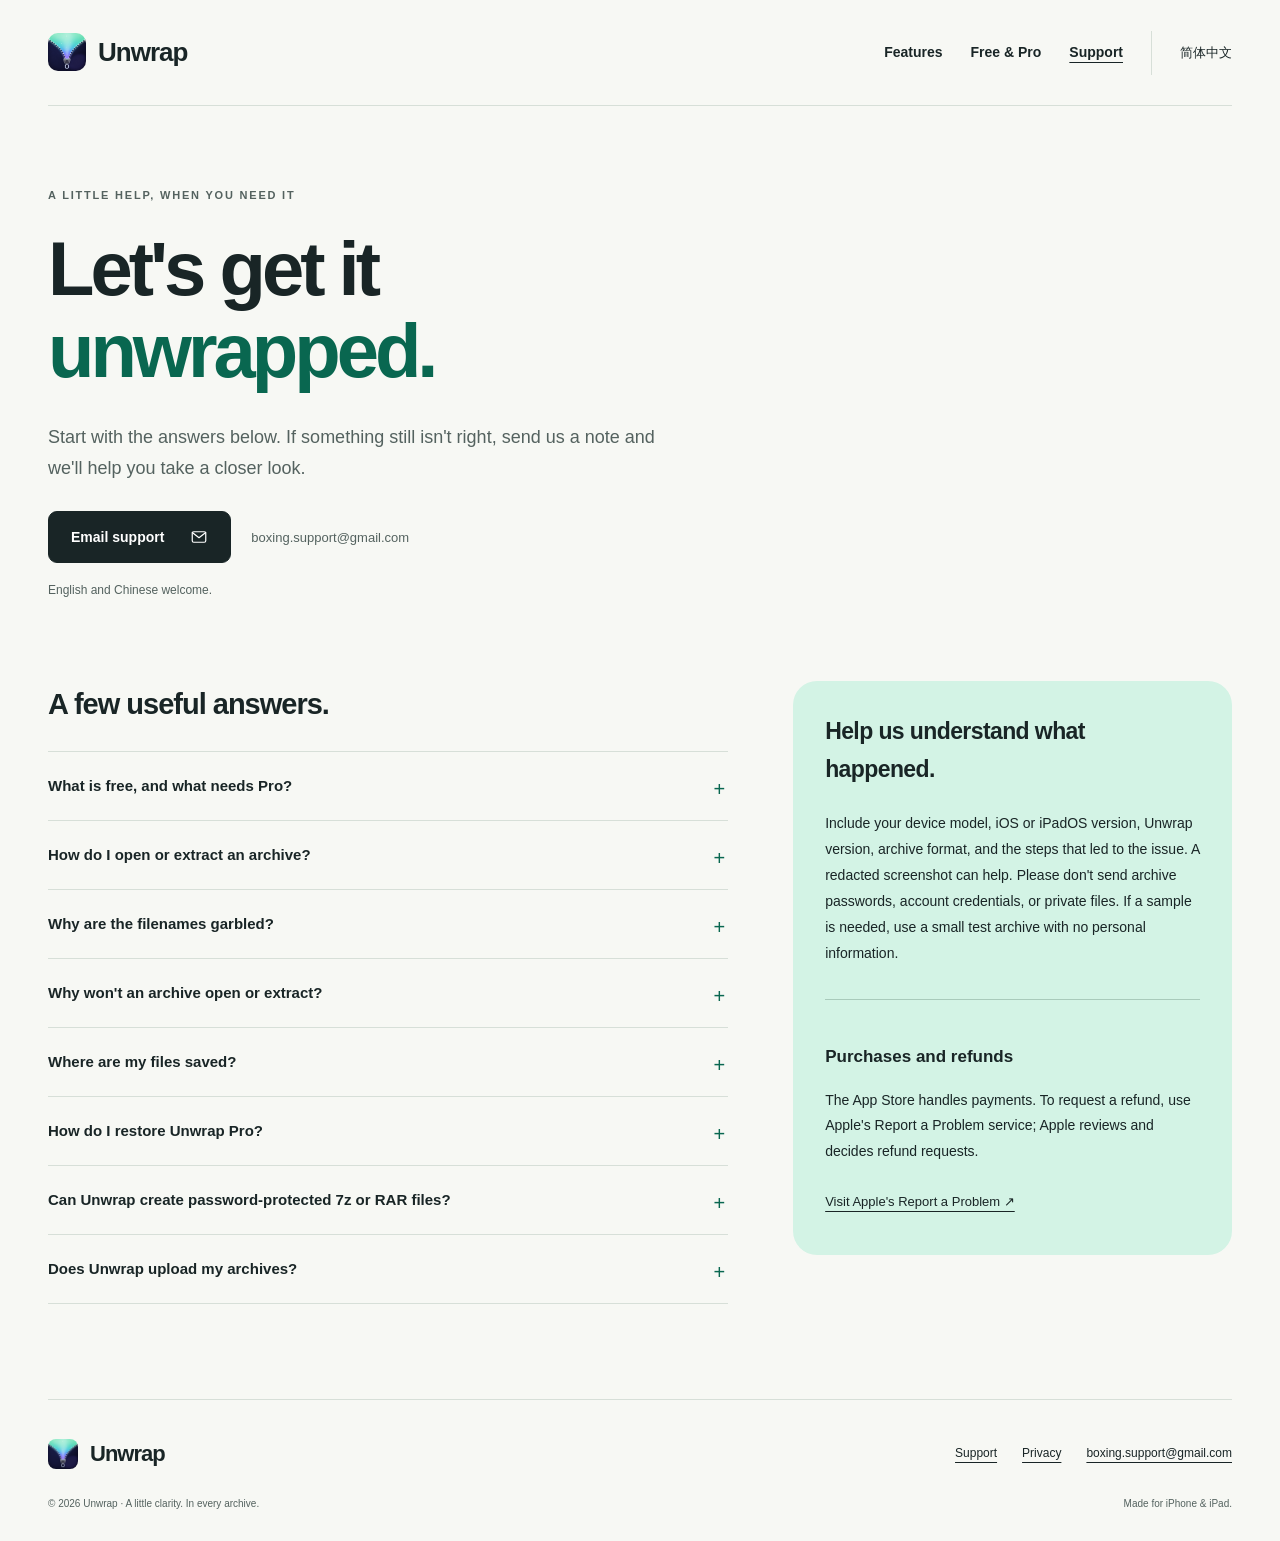
==== support/index.html @ 4e258635 "feat: add bilingual Unwrap product, support and privacy website" ====
<!doctype html>
<html lang="en">
<head>
<meta charset="utf-8">
<meta name="viewport" content="width=device-width, initial-scale=1">
<title>Support — Unwrap</title>
<meta name="description" content="Help with opening archives, ZIP filename encoding, Unwrap Pro, purchases, and file storage. Contact Unwrap support.">
<meta name="theme-color" content="#f7f8f4">
<link rel="canonical" href="https://bo-xing.github.io/unwrap-site/support/">
<link rel="alternate" hreflang="en" href="https://bo-xing.github.io/unwrap-site/support/">
<link rel="alternate" hreflang="zh-Hans" href="https://bo-xing.github.io/unwrap-site/zh/support/">
<link rel="alternate" hreflang="x-default" href="https://bo-xing.github.io/unwrap-site/support/">
<meta property="og:type" content="website">
<meta property="og:title" content="Support — Unwrap">
<meta property="og:description" content="Help with opening archives, ZIP filename encoding, Unwrap Pro, purchases, and file storage. Contact Unwrap support.">
<meta property="og:url" content="https://bo-xing.github.io/unwrap-site/support/">
<meta property="og:locale" content="en_US">
<meta property="og:image" content="https://bo-xing.github.io/unwrap-site/assets/app-icon.png">
<meta name="twitter:card" content="summary">
<link rel="icon" type="image/png" href="../assets/app-icon.png">
<link rel="apple-touch-icon" href="../assets/app-icon.png">
<link rel="stylesheet" href="../assets/site.css">
</head>
<body>
<a class="skip" href="#main">Skip to content</a>
<header class="header container">
<a class="brand" href="../" aria-label="Unwrap"><img src="../assets/app-icon.png" width="38" height="38" alt="">Unwrap</a>
<nav class="nav" aria-label="Main navigation">
<a class="desktop-link" href="../#features">Features</a>
<a class="desktop-link" href="../#pricing">Free &amp; Pro</a>
<a href="../support/" aria-current="page">Support</a>
<a class="language" lang="zh-Hans" href="../zh/support/">简体中文</a>
</nav>
</header>
<main id="main" class="container">

<section class="page-hero"><p class="eyebrow">A LITTLE HELP, WHEN YOU NEED IT</p><h1>Let's get it<br><em>unwrapped.</em></h1><p class="intro">Start with the answers below. If something still isn&#x27;t right, send us a note and we&#x27;ll help you take a closer look.</p><div class="contact-line"><a class="button" href="mailto:boxing.support@gmail.com?subject=Unwrap%20Support">Email support<svg viewBox="0 0 24 24" fill="none" stroke="currentColor" stroke-width="1.6" stroke-linecap="round" stroke-linejoin="round" aria-hidden="true"><rect x="3" y="5" width="18" height="14" rx="2"/><path d="m3 6 9 7 9-7"/></svg></a><span class="contact-address">boxing.support@gmail.com</span></div><p class="contact-note">English and Chinese welcome.</p></section>
<div class="support-grid"><section><h2>A few useful answers.</h2><div class="faq-list"><details><summary>What is free, and what needs Pro?</summary><p>Opening, browsing, previewing and extracting supported archives are free, including encrypted archives, multi-volume archives, partial extraction and ZIP filename encoding tools. Unwrap Pro is a one-time purchase for creating ZIP, 7z and tar.gz archives, ZIP encryption, presets and media packing.</p></details><details><summary>How do I open or extract an archive?</summary><p>Open Unwrap and choose the archive-opening action on the home screen, then select a file through Files. Browse the contents and choose all or selected items to extract. Pick a destination folder when asked. You can also share a file to Unwrap from another app; after import completes, open Unwrap to continue.</p></details><details><summary>Why are the filenames garbled?</summary><p>Some ZIP files use a filename encoding from another language or operating system. Open the filename encoding control in the archive browser, try the appropriate encoding, and check the preview. Common choices include GBK or GB18030 for simplified Chinese, Big5 for traditional Chinese, and Shift-JIS for Japanese. Encoding changes cannot repair names that were already corrupted when the archive was created.</p></details><details><summary>Why won&#x27;t an archive open or extract?</summary><p>Make sure the download has finished and the file provider has made the archive available locally. Check that you have enough free storage for both temporary work and the extracted result. For encrypted files, confirm the password. For multi-volume archives, make every part available together and open the first part. A listed format may still contain an unsupported compression method, or the archive may be damaged.</p></details><details><summary>Where are my files saved?</summary><p>Extracted files go to the destination you choose through Files. Archives you create can be saved in the Unwrap folder or another chosen location. The Unwrap folder appears in Files and belongs to the app: deleting Unwrap also deletes that folder. Move anything you want to keep elsewhere before uninstalling.</p></details><details><summary>How do I restore Unwrap Pro?</summary><p>Use the Apple Account that made the purchase. Open Settings in Unwrap, open Unwrap Pro, and choose Restore Purchase if Pro is not unlocked. An internet connection may be needed to check the purchase. If it still isn&#x27;t available, contact us with the app version, device model and a description of the issue. Never send your Apple Account password.</p></details><details><summary>Can Unwrap create password-protected 7z or RAR files?</summary><p>Unwrap creates ZIP, 7z and tar.gz archives. Password protection when creating an archive is available for ZIP, using AES-256 or the older ZipCrypto compatibility mode. Unwrap can read supported RAR archives but does not create RAR files.</p></details><details><summary>Does Unwrap upload my archives?</summary><p>Archive processing happens locally on your device. Unwrap does not send your archive contents to our servers. If you choose iCloud Drive or another file provider, that service handles the storage and transfer under its own settings and privacy policy.</p></details></div></section><aside class="support-aside"><h2>Help us understand what happened.</h2><p>Include your device model, iOS or iPadOS version, Unwrap version, archive format, and the steps that led to the issue. A redacted screenshot can help. Please don&#x27;t send archive passwords, account credentials, or private files. If a sample is needed, use a small test archive with no personal information.</p><div class="refund"><h3>Purchases and refunds</h3><p>The App Store handles payments. To request a refund, use Apple&#x27;s Report a Problem service; Apple reviews and decides refund requests.</p><a href="https://reportaproblem.apple.com/">Visit Apple&#x27;s Report a Problem ↗</a></div></aside></div>

</main>
<footer class="footer container">
<div class="footer-top"><a class="brand" href="../" aria-label="Unwrap"><img src="../assets/app-icon.png" width="38" height="38" alt="">Unwrap</a><nav class="footer-links" aria-label="Footer navigation">
<a href="../support/" aria-current="page">Support</a>
<a href="../privacy/">Privacy</a>
<a href="mailto:boxing.support@gmail.com">boxing.support@gmail.com</a>
</nav></div>
<div class="footer-bottom"><span>© 2026 Unwrap · A little clarity. In every archive.</span><span>Made for iPhone &amp; iPad.</span></div>
</footer>
</body>
</html>
---- assets/site.css ----
@charset "UTF-8";
:root{--paper:#f7f8f4;--ink:#192526;--muted:#54625f;--line:#d7dfd8;--white:#fff;--mint:#d3f3e5;--green:#096750;--dark:#182b2a;--on-dark:#eef8f0;--radius:24px;--max:1184px;--font:-apple-system,BlinkMacSystemFont,"Segoe UI","PingFang SC","Hiragino Sans GB",sans-serif}
*{box-sizing:border-box}html{scroll-behavior:smooth;scroll-padding-top:28px}body{margin:0;background:var(--paper);color:var(--ink);font-family:var(--font);font-size:16px;line-height:1.65;-webkit-font-smoothing:antialiased}a{color:inherit;text-decoration-thickness:1px;text-underline-offset:5px}a:hover{color:var(--green)}a:focus-visible,summary:focus-visible{outline:3px solid var(--green);outline-offset:5px;border-radius:4px}img{max-width:100%;display:block}button,a,summary{-webkit-tap-highlight-color:transparent}::selection{background:var(--mint);color:var(--ink)}.container{width:min(var(--max),calc(100% - 80px));margin-inline:auto}.skip{position:absolute;left:24px;top:-100px;padding:12px 20px;background:var(--ink);color:white;z-index:5}.skip:focus{top:12px;color:white}.header{display:flex;align-items:center;justify-content:space-between;gap:24px;min-height:106px;border-bottom:1px solid var(--line)}.brand{display:inline-flex;align-items:center;gap:12px;text-decoration:none;font-weight:730;font-size:26px;letter-spacing:-1px}.brand img{width:38px;height:38px;border-radius:10px}.nav{display:flex;align-items:center;gap:28px}.nav a{display:inline-flex;align-items:center;min-height:44px;text-decoration:none;font-size:14px;font-weight:560}.nav a[aria-current=page]{text-decoration:underline}.nav .language{border-left:1px solid var(--line);padding-left:28px;font-size:13px}.eyebrow{font-size:11px;letter-spacing:1.8px;font-weight:700;text-transform:uppercase;color:var(--muted);margin:0 0 24px}.hero{display:grid;grid-template-columns:1.03fr 1fr;gap:42px;align-items:center;padding:84px 0 70px}.hero h1,.page-hero h1{font-size:clamp(60px,7.1vw,96px);letter-spacing:-6px;line-height:1.01;font-weight:650;margin:0 0 30px}.hero h1 em,.page-hero h1 em{font-style:normal;color:var(--green)}.intro{max-width:420px;color:var(--muted);font-size:18px;line-height:1.7;margin:0 0 28px}.actions{display:flex;gap:22px;align-items:center;flex-wrap:wrap}.button{display:inline-flex;gap:26px;align-items:center;justify-content:center;background:var(--ink);border:1px solid var(--ink);color:white;min-height:52px;padding:12px 22px;border-radius:9px;font-size:14px;font-weight:600;text-decoration:none;transition:background .18s,color .18s}.button:hover{background:var(--green);border-color:var(--green);color:white}.button svg{width:18px;height:18px}.text-link{display:inline-flex;align-items:center;gap:18px;min-height:44px;font-size:14px;font-weight:600}.text-link svg{width:17px;height:17px}.availability{font-size:11px;line-height:1.6;color:var(--muted);margin:23px 0 0}.archive-art{position:relative;min-height:530px;display:flex;align-items:center;justify-content:center;isolation:isolate}.archive-art::before{content:"";position:absolute;inset:20px -10px 10px 12px;border-radius:48% 48% 18% 18%;background:var(--mint);z-index:-2;transform:rotate(7deg)}.art-star{position:absolute;right:8px;top:22px;width:76px;height:76px;color:var(--green);transform:rotate(12deg)}.archive-window{width:92%;padding:28px 24px 24px;background:var(--white);border:1px solid #c8d6cc;border-radius:18px;transform:rotate(-5deg);box-shadow:6px 14px 0 #1925260a;position:relative}.art-top{display:flex;justify-content:space-between;border-bottom:1px solid var(--line);padding:3px 0 20px;align-items:center}.art-name{font-size:15px;letter-spacing:-.3px;font-weight:650}.window-dots{display:flex;gap:4px}.window-dots i{display:block;height:5px;width:5px;background:#b1bfb6;border-radius:50%}.art-logo{position:absolute;width:85px;height:85px;right:20px;top:-60px;border-radius:21px;transform:rotate(14deg);box-shadow:0 8px 22px #1324231c}.art-count{font-size:11px;color:var(--muted);margin:20px 0 12px}.sample-row{display:flex;align-items:center;gap:15px;padding:17px 0;border-bottom:1px solid #edf0ea}.sample-row:last-of-type{border-bottom:0}.file-glyph{width:42px;height:50px;border:1px solid var(--line);background:#f6f8f3;display:grid;place-items:center;font-size:9px;font-weight:700;letter-spacing:1px;border-radius:4px 12px 4px 4px;color:var(--green);flex-shrink:0}.sample-row:nth-of-type(3) .file-glyph{background:#faf1e5;color:#775928}.sample-row:nth-of-type(4) .file-glyph{background:#edf0fc;color:#465787}.file-copy{flex:1;min-width:0}.file-copy strong{display:block;font-size:14px;font-weight:600}.file-copy small{display:block;color:var(--muted);font-size:10px;margin-top:3px}.file-check{width:19px;height:19px;border:1px solid #80b29f;border-radius:50%;display:grid;place-items:center;color:var(--green);font-size:11px}.file-check.selected{background:var(--green);color:white;border-color:var(--green)}.art-bottom{display:flex;align-items:center;justify-content:space-between;font-size:10px;color:var(--muted);margin-top:20px;padding-top:15px;border-top:1px solid var(--line)}.art-bottom .mini-pill{background:var(--mint);color:var(--green);border-radius:30px;padding:5px 12px;font-weight:650}.art-caption{position:absolute;bottom:0;right:25px;font-size:12px;color:var(--green);transform:rotate(-5deg)}.trust-strip{display:flex;justify-content:space-between;border-top:1px solid var(--line);border-bottom:1px solid var(--line);padding:22px 0;gap:24px}.trust-strip span{display:flex;gap:10px;align-items:center;font-size:12px;font-weight:550}.trust-strip svg{width:17px;height:17px;color:var(--green)}.section{padding:106px 0}.section-title{display:grid;grid-template-columns:1.2fr 1fr;gap:60px;align-items:end;margin-bottom:54px}.section h2,.privacy-panel h2,.closing h2{font-size:clamp(34px,4.2vw,54px);line-height:1.15;letter-spacing:-2px;font-weight:600;margin:0}.section-title p{font-size:16px;color:var(--muted);margin:0;max-width:390px}.features-grid{display:grid;grid-template-columns:repeat(3,1fr);gap:42px}.feature{padding-top:24px;border-top:1px solid var(--line)}.feature-number{font-size:12px;color:var(--green);display:block;margin-bottom:26px}.feature h3{font-size:23px;line-height:1.3;font-weight:590;letter-spacing:-.65px;margin:0 0 15px}.feature p{font-size:14px;line-height:1.8;color:var(--muted);margin:0 0 20px}.feature-tag{font-size:10px;letter-spacing:.6px;text-transform:uppercase;font-weight:650;color:var(--green)}.formats{border:1px solid var(--line);border-radius:var(--radius);padding:35px 38px;display:grid;grid-template-columns:1fr 1.4fr;gap:20px 50px;align-items:center;margin-top:58px}.formats-label{font-size:18px;font-weight:550;max-width:210px;margin:0;line-height:1.4}.format-list{display:flex;gap:9px;flex-wrap:wrap}.format-list span{font-family:ui-monospace,SFMono-Regular,monospace;font-size:13px;padding:4px 11px;background:white;border:1px solid var(--line);border-radius:5px}.formats small{grid-column:1/-1;color:var(--muted);font-size:11px}.pricing-section{padding-top:18px}.pricing-grid{display:grid;grid-template-columns:1fr 1fr;gap:22px}.price-card{padding:40px;border:1px solid var(--line);border-radius:var(--radius);background:white}.price-card.pro{background:var(--dark);color:var(--on-dark);border-color:var(--dark)}.price-card .eyebrow{margin-bottom:8px;font-size:10px}.price-card h3{font-size:20px;margin:0;font-weight:550}.price{font-size:42px;font-weight:570;letter-spacing:-1.8px;margin:35px 0 0;line-height:1.2}.price-note{margin:10px 0 28px;color:var(--muted);font-size:13px}.price-card ul{list-style:none;margin:0;padding:23px 0 0;border-top:1px solid var(--line)}.price-card li{display:flex;gap:13px;font-size:14px;align-items:flex-start;padding:8px 0}.price-card li svg{width:17px;height:17px;margin-top:3px;flex-shrink:0;color:var(--green)}.pro .eyebrow,.pro .price-note{color:#b4cbc2}.pro .price{color:#bfead4}.pro ul{border-color:#3c5551}.pro li svg{color:#bfead4}.pricing-fine{font-size:11px;color:var(--muted);max-width:860px;margin:23px 0 0}.privacy-panel{border-radius:var(--radius);background:var(--mint);padding:62px;display:grid;grid-template-columns:1fr 1fr;gap:70px;align-items:center}.privacy-panel .eyebrow{color:var(--green)}.privacy-panel p{font-size:16px;margin:0 0 24px}.closing{text-align:center;padding:100px 0 92px}.closing p{color:var(--muted);font-size:15px;margin:24px 0 16px}.footer{padding:32px 0 28px;border-top:1px solid var(--line)}.footer-top{display:flex;justify-content:space-between;gap:28px;align-items:center}.footer .brand{font-size:22px}.footer .brand img{width:30px;height:30px;border-radius:8px}.footer-links{display:flex;gap:25px;align-items:center;flex-wrap:wrap}.footer-links a{font-size:12px;min-height:44px;display:inline-flex;align-items:center}.footer-bottom{display:flex;justify-content:space-between;gap:20px;margin-top:20px;font-size:10px;color:var(--muted)}.page-hero{padding:80px 0 60px;max-width:820px}.page-hero h1{font-size:76px;letter-spacing:-4px;line-height:1.08}.page-hero .intro{max-width:610px}.contact-line{display:flex;gap:20px;align-items:center;flex-wrap:wrap}.contact-address{color:var(--muted);font-size:13px}.contact-note{font-size:12px;color:var(--muted);margin:18px 0 0}.support-grid{display:grid;grid-template-columns:minmax(0,1.55fr) minmax(0,1fr);gap:65px;align-items:start;padding:20px 0 95px}.support-grid h2{font-size:29px;letter-spacing:-1px;font-weight:590;margin:0 0 22px}.faq-list{border-top:1px solid var(--line)}details{border-bottom:1px solid var(--line)}summary{cursor:pointer;font-size:15px;font-weight:580;list-style:none;padding:22px 32px 22px 0;position:relative;min-height:66px;line-height:1.6}summary::-webkit-details-marker{display:none}summary::after{content:"+";position:absolute;right:3px;top:21px;font-size:20px;color:var(--green);font-weight:400}details[open] summary::after{content:"−"}details p{font-size:14px;line-height:1.85;color:var(--muted);margin:0;padding:0 0 26px}.support-aside{background:var(--mint);border-radius:var(--radius);padding:32px}.support-aside h2{font-size:23px;letter-spacing:-.6px}.support-aside p{font-size:14px;line-height:1.85}.refund{margin-top:32px;padding-top:26px;border-top:1px solid #a9cabb}.refund h3{font-size:17px}.refund a{font-size:13px;display:inline-flex;min-height:44px;align-items:center}.legal-layout{display:grid;grid-template-columns:235px minmax(0,720px);gap:70px;padding:0 0 90px}.toc{border-top:1px solid var(--line);padding:20px 0}.toc a{display:block;min-height:44px;font-size:12px;padding:8px 0;color:var(--muted);text-decoration:none;line-height:1.6}.toc a:hover{color:var(--green);text-decoration:underline}.legal-copy section{margin-bottom:35px}.legal-copy h2{font-size:23px;font-weight:600;letter-spacing:-.6px;margin:0 0 15px}.legal-copy p{font-size:15px;color:var(--muted);line-height:1.9;margin:0}.legal-links{padding-top:20px;border-top:1px solid var(--line);display:flex;gap:24px;flex-wrap:wrap}.legal-links a{font-size:12px;min-height:44px;display:inline-flex;align-items:center}.updated{font-size:12px;color:var(--muted);margin:28px 0 0}.legal-contact{padding:22px 26px;background:var(--mint);border-radius:14px;margin-top:30px;font-size:14px}.legal-contact a{display:inline-flex;min-height:44px;align-items:center}.not-found{padding:110px 0;max-width:720px}.not-found h1{font-size:64px;letter-spacing:-3px;line-height:1.1}.not-found p{color:var(--muted)}html[lang=zh-Hans] .hero h1{font-size:clamp(52px,6.2vw,82px);line-height:1.17;letter-spacing:-3px}html[lang=zh-Hans] .eyebrow{letter-spacing:1.5px}html[lang=zh-Hans] .intro{font-size:17px}html[lang=zh-Hans] .section h2,html[lang=zh-Hans] .privacy-panel h2,html[lang=zh-Hans] .closing h2{line-height:1.3;letter-spacing:-1.5px}html[lang=zh-Hans] .page-hero h1{line-height:1.25}
@media(min-width:1500px){.hero{padding-top:100px;padding-bottom:88px}.archive-art{min-height:570px}}
@media(max-width:1000px){.container{width:calc(100% - 56px)}.hero{gap:20px}.hero h1{font-size:72px;letter-spacing:-4px}.archive-art{min-height:470px}.archive-window{padding:24px 18px}.file-copy small{max-width:170px}.section-title{gap:35px}.features-grid{gap:26px}.feature h3{font-size:20px}.price-card{padding:32px}.privacy-panel{padding:45px;gap:40px}.legal-layout{grid-template-columns:190px minmax(0,1fr);gap:40px}.support-grid{gap:32px}.nav{gap:20px}.nav .language{padding-left:20px}}
@media(max-width:760px){.container{width:calc(100% - 40px)}.header{min-height:88px;gap:12px}.brand{font-size:24px;gap:9px}.brand img{width:32px;height:32px;border-radius:8px}.nav{gap:16px}.nav a{font-size:12px}.nav .desktop-link{display:none}.nav .language{padding-left:16px;font-size:12px}.hero{grid-template-columns:1fr;padding:54px 0 38px;gap:42px}.hero h1{font-size:74px;letter-spacing:-4.5px}.hero .intro{max-width:475px;font-size:17px}.hero-copy{max-width:550px}.hero .eyebrow{font-size:10px;margin-bottom:24px}.archive-art{min-height:470px;max-width:480px;width:100%;margin:0 auto}.archive-art::before{inset:20px 8px 12px}.archive-window{width:86%;padding:24px}.art-star{right:9px;top:11px;width:65px;height:65px}.art-caption{bottom:0;right:27px;font-size:11px}.trust-strip{gap:14px;flex-wrap:wrap;justify-content:flex-start}.trust-strip span{font-size:11px;gap:7px;min-height:26px}.trust-strip svg{width:15px;height:15px}.section{padding:68px 0}.section-title{grid-template-columns:1fr;gap:20px;margin-bottom:32px}.section-title p{font-size:15px;max-width:500px}.section h2,.privacy-panel h2,.closing h2{font-size:41px;letter-spacing:-1.8px}.features-grid{grid-template-columns:1fr;gap:30px}.feature{display:grid;grid-template-columns:32px 1fr;column-gap:12px;padding-top:24px}.feature-number{grid-row:1/4;margin-top:4px}.feature h3{font-size:22px}.feature p{margin-bottom:13px}.feature-tag{grid-column:2}.formats{grid-template-columns:1fr;gap:20px;padding:28px;margin-top:35px}.formats-label{max-width:none;font-size:18px}.formats small{line-height:1.8}.pricing-section{padding-top:0}.pricing-grid{grid-template-columns:1fr;gap:18px}.price-card{padding:30px}.price{font-size:40px;margin-top:24px}.price-card li{font-size:13px}.pricing-fine{font-size:11px;line-height:1.8}.privacy-panel{padding:35px 29px;grid-template-columns:1fr;gap:24px}.privacy-panel p{font-size:15px}.closing{padding:72px 0 64px}.footer-top{align-items:flex-start;gap:12px;flex-direction:column}.footer-links{gap:24px}.footer-bottom{margin-top:14px;font-size:10px}.page-hero{padding:52px 0 44px}.page-hero h1{font-size:60px;letter-spacing:-3px}.page-hero .intro{font-size:16px}.support-grid{grid-template-columns:1fr;padding:0 0 60px;gap:38px}.support-grid h2{font-size:26px}.support-aside{padding:29px}.legal-layout{grid-template-columns:1fr;gap:30px;padding-bottom:60px}.toc{display:flex;flex-wrap:wrap;gap:5px 20px;padding:18px 0;border-bottom:1px solid var(--line)}.toc a{font-size:11px;max-width:100%;min-height:38px}.legal-copy h2{font-size:21px}.legal-copy p{font-size:14px}.contact-line{gap:14px}.contact-address{font-size:12px}.legal-links{gap:10px 20px}.not-found h1{font-size:45px}html[lang=zh-Hans] .hero h1{font-size:61px;letter-spacing:-2.5px}html[lang=zh-Hans] .page-hero h1{font-size:56px}}
@media(max-width:375px){.container{width:calc(100% - 32px)}.hero h1{font-size:64px}.nav{gap:11px}.nav .language{padding-left:11px}.archive-art{min-height:445px}.archive-window{width:89%;padding:22px 17px}.file-copy strong{font-size:12px}.file-copy small{font-size:9px}.file-glyph{width:33px;height:42px}.sample-row{gap:10px}.button{padding:12px 17px;font-size:13px}.actions{gap:16px}html[lang=zh-Hans] .hero h1{font-size:56px}.trust-strip{gap:8px 16px}}
@media(prefers-reduced-motion:reduce){html{scroll-behavior:auto}*,*::before,*::after{animation:none!important;transition:none!important}}
@media print{.header,.footer,.toc,.actions{display:none}.container{width:100%}.legal-layout{display:block}.legal-copy{max-width:none}.page-hero{padding-top:0}body{background:white;color:black}}
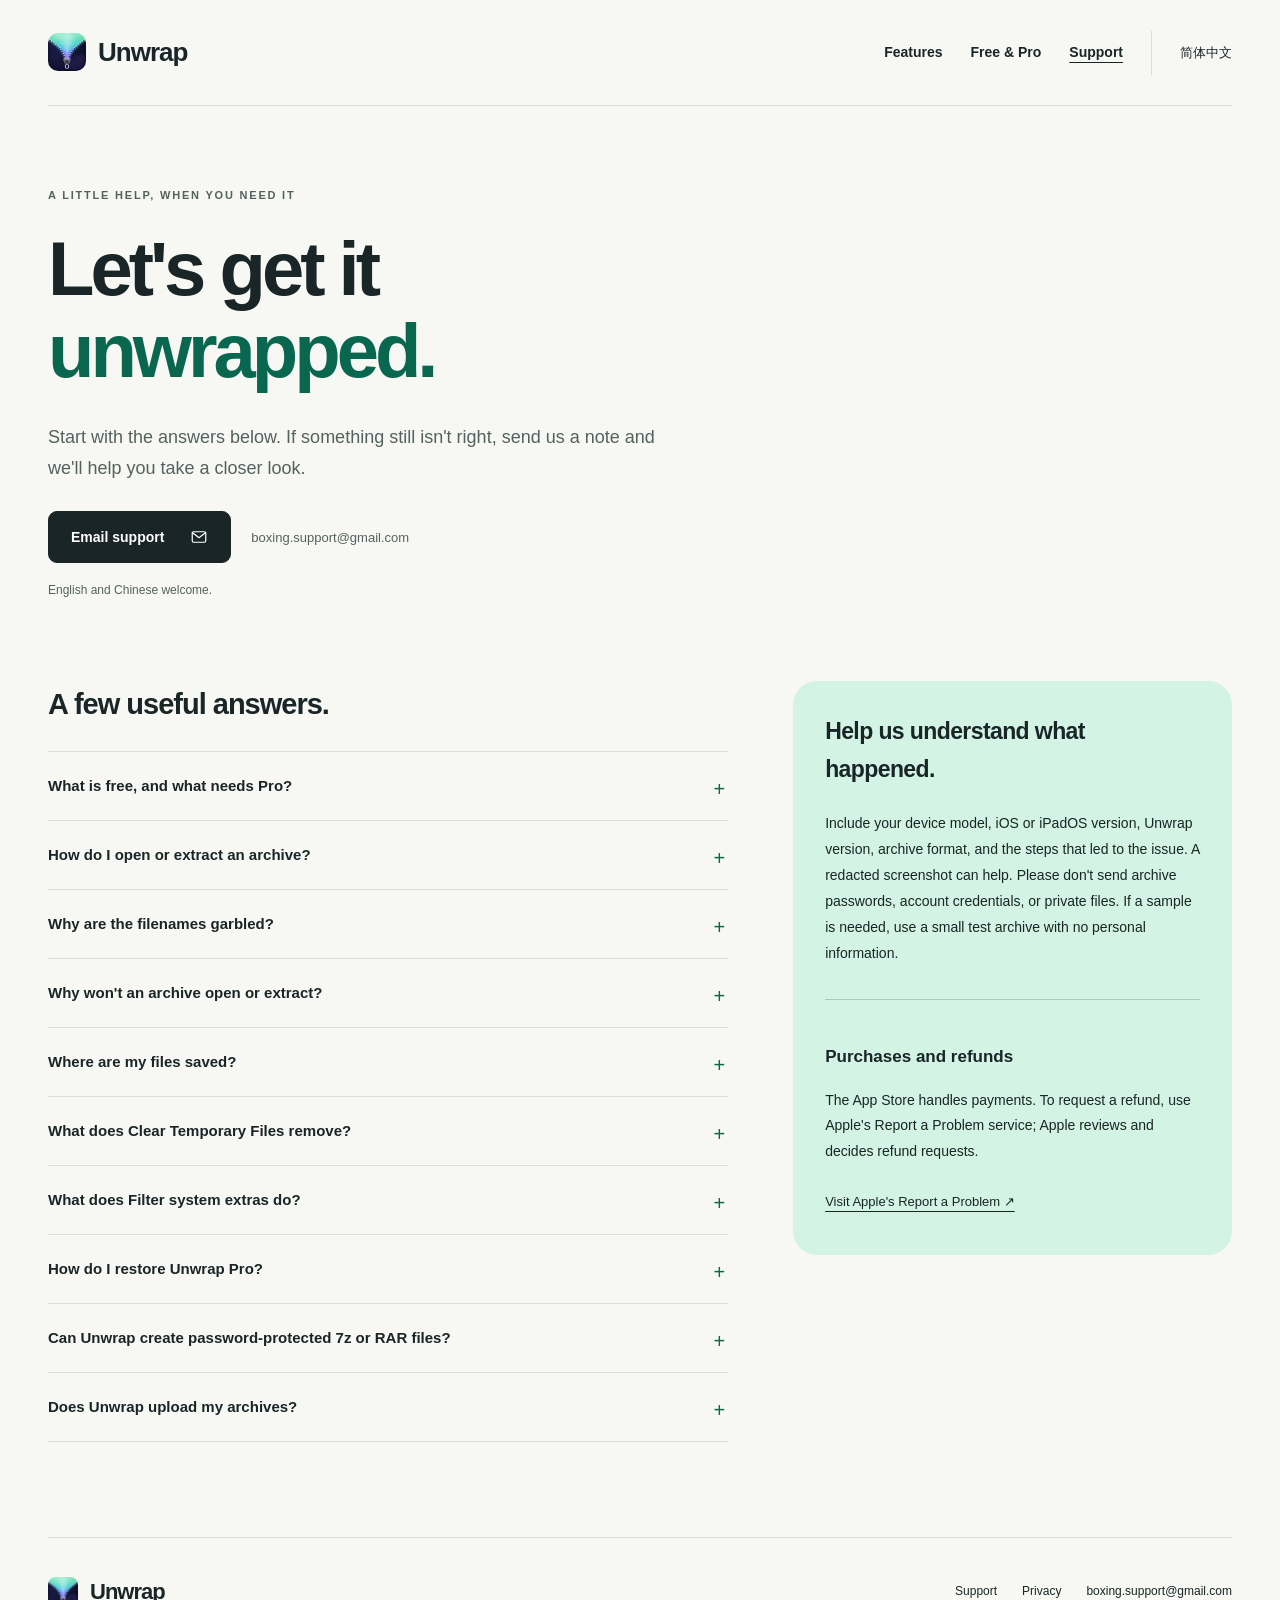
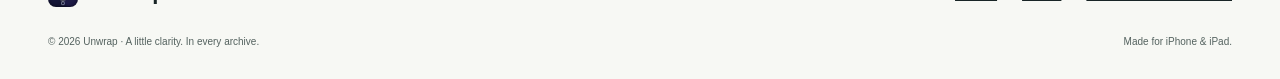
==== commit 3b845486: "docs: clarify settings storage and filtering help (AUD-137)" ====
--- a/support/index.html
+++ b/support/index.html
@@ -35,7 +35,7 @@
 <main id="main" class="container">
 
 <section class="page-hero"><p class="eyebrow">A LITTLE HELP, WHEN YOU NEED IT</p><h1>Let's get it<br><em>unwrapped.</em></h1><p class="intro">Start with the answers below. If something still isn&#x27;t right, send us a note and we&#x27;ll help you take a closer look.</p><div class="contact-line"><a class="button" href="mailto:boxing.support@gmail.com?subject=Unwrap%20Support">Email support<svg viewBox="0 0 24 24" fill="none" stroke="currentColor" stroke-width="1.6" stroke-linecap="round" stroke-linejoin="round" aria-hidden="true"><rect x="3" y="5" width="18" height="14" rx="2"/><path d="m3 6 9 7 9-7"/></svg></a><span class="contact-address">boxing.support@gmail.com</span></div><p class="contact-note">English and Chinese welcome.</p></section>
-<div class="support-grid"><section><h2>A few useful answers.</h2><div class="faq-list"><details><summary>What is free, and what needs Pro?</summary><p>Opening, browsing, previewing and extracting supported archives are free, including encrypted archives, multi-volume archives, partial extraction and ZIP filename encoding tools. Unwrap Pro is a one-time purchase for creating ZIP, 7z and tar.gz archives, ZIP encryption, presets and media packing.</p></details><details><summary>How do I open or extract an archive?</summary><p>Open Unwrap and choose the archive-opening action on the home screen, then select a file through Files. Browse the contents and choose all or selected items to extract. Pick a destination folder when asked. You can also share a file to Unwrap from another app; after import completes, open Unwrap to continue.</p></details><details><summary>Why are the filenames garbled?</summary><p>Some ZIP files use a filename encoding from another language or operating system. Open the filename encoding control in the archive browser, try the appropriate encoding, and check the preview. Common choices include GBK or GB18030 for simplified Chinese, Big5 for traditional Chinese, and Shift-JIS for Japanese. Encoding changes cannot repair names that were already corrupted when the archive was created.</p></details><details><summary>Why won&#x27;t an archive open or extract?</summary><p>Make sure the download has finished and the file provider has made the archive available locally. Check that you have enough free storage for both temporary work and the extracted result. For encrypted files, confirm the password. For multi-volume archives, make every part available together and open the first part. A listed format may still contain an unsupported compression method, or the archive may be damaged.</p></details><details><summary>Where are my files saved?</summary><p>Extracted files go to the destination you choose through Files. Archives you create can be saved in the Unwrap folder or another chosen location. The Unwrap folder appears in Files and belongs to the app: deleting Unwrap also deletes that folder. Move anything you want to keep elsewhere before uninstalling.</p></details><details><summary>How do I restore Unwrap Pro?</summary><p>Use the Apple Account that made the purchase. Open Settings in Unwrap, open Unwrap Pro, and choose Restore Purchase if Pro is not unlocked. An internet connection may be needed to check the purchase. If it still isn&#x27;t available, contact us with the app version, device model and a description of the issue. Never send your Apple Account password.</p></details><details><summary>Can Unwrap create password-protected 7z or RAR files?</summary><p>Unwrap creates ZIP, 7z and tar.gz archives. Password protection when creating an archive is available for ZIP, using AES-256 or the older ZipCrypto compatibility mode. Unwrap can read supported RAR archives but does not create RAR files.</p></details><details><summary>Does Unwrap upload my archives?</summary><p>Archive processing happens locally on your device. Unwrap does not send your archive contents to our servers. If you choose iCloud Drive or another file provider, that service handles the storage and transfer under its own settings and privacy policy.</p></details></div></section><aside class="support-aside"><h2>Help us understand what happened.</h2><p>Include your device model, iOS or iPadOS version, Unwrap version, archive format, and the steps that led to the issue. A redacted screenshot can help. Please don&#x27;t send archive passwords, account credentials, or private files. If a sample is needed, use a small test archive with no personal information.</p><div class="refund"><h3>Purchases and refunds</h3><p>The App Store handles payments. To request a refund, use Apple&#x27;s Report a Problem service; Apple reviews and decides refund requests.</p><a href="https://reportaproblem.apple.com/">Visit Apple&#x27;s Report a Problem ↗</a></div></aside></div>
+<div class="support-grid"><section><h2>A few useful answers.</h2><div class="faq-list"><details><summary>What is free, and what needs Pro?</summary><p>Opening, browsing, previewing and extracting supported archives are free, including encrypted archives, multi-volume archives, partial extraction and ZIP filename encoding tools. Unwrap Pro is a one-time purchase for creating ZIP, 7z and tar.gz archives, ZIP encryption, presets and media packing.</p></details><details><summary>How do I open or extract an archive?</summary><p>Open Unwrap and choose the archive-opening action on the home screen, then select a file through Files. Browse the contents and choose all or selected items to extract. Pick a destination folder when asked. You can also share a file to Unwrap from another app; after import completes, open Unwrap to continue.</p></details><details><summary>Why are the filenames garbled?</summary><p>Some ZIP files use a filename encoding from another language or operating system. Open the filename encoding control in the archive browser, try the appropriate encoding, and check the preview. Common choices include GBK or GB18030 for simplified Chinese, Big5 for traditional Chinese, and Shift-JIS for Japanese. Encoding changes cannot repair names that were already corrupted when the archive was created.</p></details><details><summary>Why won&#x27;t an archive open or extract?</summary><p>Make sure the download has finished and the file provider has made the archive available locally. Check that you have enough free storage for both temporary work and the extracted result. For encrypted files, confirm the password. For multi-volume archives, make every part available together and open the first part. A listed format may still contain an unsupported compression method, or the archive may be damaged.</p></details><details><summary>Where are my files saved?</summary><p>Extracted files go to the destination you choose through Files. Archives you create can be saved in the Unwrap folder or another chosen location. The Unwrap folder appears in Files and belongs to the app: deleting Unwrap also deletes that folder. Move anything you want to keep elsewhere before uninstalling. In Settings, choose Move All to Another Folder… to move saved files out of the Unwrap folder. Successfully moved files are removed from their original location.</p></details><details><summary>What does Clear Temporary Files remove?</summary><p>In Settings → Storage, Clear Temporary Files removes working copies used for previews and archive operations. It does not delete saved archives in the Unwrap folder or your original files in Files. Pending imports from the share menu are kept, so the temporary storage total may not drop to zero. Most working copies are cleaned up after use; some sharing copies remain briefly or until the next launch.</p></details><details><summary>What does Filter system extras do?</summary><p>This setting skips .DS_Store, __MACOSX, Thumbs.db and desktop.ini when creating or extracting archives. These files usually contain system metadata. Turn it off in Settings → Archive &amp; Extraction if you need to include them. The original archive and source files are not modified.</p></details><details><summary>How do I restore Unwrap Pro?</summary><p>Use the Apple Account that made the purchase. Open Settings in Unwrap, open Unwrap Pro, and choose Restore Purchase if Pro is not unlocked. An internet connection may be needed to check the purchase. If it still isn&#x27;t available, contact us with the app version, device model and a description of the issue. Never send your Apple Account password.</p></details><details><summary>Can Unwrap create password-protected 7z or RAR files?</summary><p>Unwrap creates ZIP, 7z and tar.gz archives. Password protection when creating an archive is available for ZIP, using AES-256 or the older ZipCrypto compatibility mode. Unwrap can read supported RAR archives but does not create RAR files.</p></details><details><summary>Does Unwrap upload my archives?</summary><p>Archive processing happens locally on your device. Unwrap does not send your archive contents to our servers. If you choose iCloud Drive or another file provider, that service handles the storage and transfer under its own settings and privacy policy.</p></details></div></section><aside class="support-aside"><h2>Help us understand what happened.</h2><p>Include your device model, iOS or iPadOS version, Unwrap version, archive format, and the steps that led to the issue. A redacted screenshot can help. Please don&#x27;t send archive passwords, account credentials, or private files. If a sample is needed, use a small test archive with no personal information.</p><div class="refund"><h3>Purchases and refunds</h3><p>The App Store handles payments. To request a refund, use Apple&#x27;s Report a Problem service; Apple reviews and decides refund requests.</p><a href="https://reportaproblem.apple.com/">Visit Apple&#x27;s Report a Problem ↗</a></div></aside></div>
 
 </main>
 <footer class="footer container">
--- a/assets/site.css
+++ b/assets/site.css
@@ -1,6 +1,6 @@
 @charset "UTF-8";
 :root{--paper:#f7f8f4;--ink:#192526;--muted:#54625f;--line:#d7dfd8;--white:#fff;--mint:#d3f3e5;--green:#096750;--dark:#182b2a;--on-dark:#eef8f0;--radius:24px;--max:1184px;--font:-apple-system,BlinkMacSystemFont,"Segoe UI","PingFang SC","Hiragino Sans GB",sans-serif}
-*{box-sizing:border-box}html{scroll-behavior:smooth;scroll-padding-top:28px}body{margin:0;background:var(--paper);color:var(--ink);font-family:var(--font);font-size:16px;line-height:1.65;-webkit-font-smoothing:antialiased}a{color:inherit;text-decoration-thickness:1px;text-underline-offset:5px}a:hover{color:var(--green)}a:focus-visible,summary:focus-visible{outline:3px solid var(--green);outline-offset:5px;border-radius:4px}img{max-width:100%;display:block}button,a,summary{-webkit-tap-highlight-color:transparent}::selection{background:var(--mint);color:var(--ink)}.container{width:min(var(--max),calc(100% - 80px));margin-inline:auto}.skip{position:absolute;left:24px;top:-100px;padding:12px 20px;background:var(--ink);color:white;z-index:5}.skip:focus{top:12px;color:white}.header{display:flex;align-items:center;justify-content:space-between;gap:24px;min-height:106px;border-bottom:1px solid var(--line)}.brand{display:inline-flex;align-items:center;gap:12px;text-decoration:none;font-weight:730;font-size:26px;letter-spacing:-1px}.brand img{width:38px;height:38px;border-radius:10px}.nav{display:flex;align-items:center;gap:28px}.nav a{display:inline-flex;align-items:center;min-height:44px;text-decoration:none;font-size:14px;font-weight:560}.nav a[aria-current=page]{text-decoration:underline}.nav .language{border-left:1px solid var(--line);padding-left:28px;font-size:13px}.eyebrow{font-size:11px;letter-spacing:1.8px;font-weight:700;text-transform:uppercase;color:var(--muted);margin:0 0 24px}.hero{display:grid;grid-template-columns:1.03fr 1fr;gap:42px;align-items:center;padding:84px 0 70px}.hero h1,.page-hero h1{font-size:clamp(60px,7.1vw,96px);letter-spacing:-6px;line-height:1.01;font-weight:650;margin:0 0 30px}.hero h1 em,.page-hero h1 em{font-style:normal;color:var(--green)}.intro{max-width:420px;color:var(--muted);font-size:18px;line-height:1.7;margin:0 0 28px}.actions{display:flex;gap:22px;align-items:center;flex-wrap:wrap}.button{display:inline-flex;gap:26px;align-items:center;justify-content:center;background:var(--ink);border:1px solid var(--ink);color:white;min-height:52px;padding:12px 22px;border-radius:9px;font-size:14px;font-weight:600;text-decoration:none;transition:background .18s,color .18s}.button:hover{background:var(--green);border-color:var(--green);color:white}.button svg{width:18px;height:18px}.text-link{display:inline-flex;align-items:center;gap:18px;min-height:44px;font-size:14px;font-weight:600}.text-link svg{width:17px;height:17px}.availability{font-size:11px;line-height:1.6;color:var(--muted);margin:23px 0 0}.archive-art{position:relative;min-height:530px;display:flex;align-items:center;justify-content:center;isolation:isolate}.archive-art::before{content:"";position:absolute;inset:20px -10px 10px 12px;border-radius:48% 48% 18% 18%;background:var(--mint);z-index:-2;transform:rotate(7deg)}.art-star{position:absolute;right:8px;top:22px;width:76px;height:76px;color:var(--green);transform:rotate(12deg)}.archive-window{width:92%;padding:28px 24px 24px;background:var(--white);border:1px solid #c8d6cc;border-radius:18px;transform:rotate(-5deg);box-shadow:6px 14px 0 #1925260a;position:relative}.art-top{display:flex;justify-content:space-between;border-bottom:1px solid var(--line);padding:3px 0 20px;align-items:center}.art-name{font-size:15px;letter-spacing:-.3px;font-weight:650}.window-dots{display:flex;gap:4px}.window-dots i{display:block;height:5px;width:5px;background:#b1bfb6;border-radius:50%}.art-logo{position:absolute;width:85px;height:85px;right:20px;top:-60px;border-radius:21px;transform:rotate(14deg);box-shadow:0 8px 22px #1324231c}.art-count{font-size:11px;color:var(--muted);margin:20px 0 12px}.sample-row{display:flex;align-items:center;gap:15px;padding:17px 0;border-bottom:1px solid #edf0ea}.sample-row:last-of-type{border-bottom:0}.file-glyph{width:42px;height:50px;border:1px solid var(--line);background:#f6f8f3;display:grid;place-items:center;font-size:9px;font-weight:700;letter-spacing:1px;border-radius:4px 12px 4px 4px;color:var(--green);flex-shrink:0}.sample-row:nth-of-type(3) .file-glyph{background:#faf1e5;color:#775928}.sample-row:nth-of-type(4) .file-glyph{background:#edf0fc;color:#465787}.file-copy{flex:1;min-width:0}.file-copy strong{display:block;font-size:14px;font-weight:600}.file-copy small{display:block;color:var(--muted);font-size:10px;margin-top:3px}.file-check{width:19px;height:19px;border:1px solid #80b29f;border-radius:50%;display:grid;place-items:center;color:var(--green);font-size:11px}.file-check.selected{background:var(--green);color:white;border-color:var(--green)}.art-bottom{display:flex;align-items:center;justify-content:space-between;font-size:10px;color:var(--muted);margin-top:20px;padding-top:15px;border-top:1px solid var(--line)}.art-bottom .mini-pill{background:var(--mint);color:var(--green);border-radius:30px;padding:5px 12px;font-weight:650}.art-caption{position:absolute;bottom:0;right:25px;font-size:12px;color:var(--green);transform:rotate(-5deg)}.trust-strip{display:flex;justify-content:space-between;border-top:1px solid var(--line);border-bottom:1px solid var(--line);padding:22px 0;gap:24px}.trust-strip span{display:flex;gap:10px;align-items:center;font-size:12px;font-weight:550}.trust-strip svg{width:17px;height:17px;color:var(--green)}.section{padding:106px 0}.section-title{display:grid;grid-template-columns:1.2fr 1fr;gap:60px;align-items:end;margin-bottom:54px}.section h2,.privacy-panel h2,.closing h2{font-size:clamp(34px,4.2vw,54px);line-height:1.15;letter-spacing:-2px;font-weight:600;margin:0}.section-title p{font-size:16px;color:var(--muted);margin:0;max-width:390px}.features-grid{display:grid;grid-template-columns:repeat(3,1fr);gap:42px}.feature{padding-top:24px;border-top:1px solid var(--line)}.feature-number{font-size:12px;color:var(--green);display:block;margin-bottom:26px}.feature h3{font-size:23px;line-height:1.3;font-weight:590;letter-spacing:-.65px;margin:0 0 15px}.feature p{font-size:14px;line-height:1.8;color:var(--muted);margin:0 0 20px}.feature-tag{font-size:10px;letter-spacing:.6px;text-transform:uppercase;font-weight:650;color:var(--green)}.formats{border:1px solid var(--line);border-radius:var(--radius);padding:35px 38px;display:grid;grid-template-columns:1fr 1.4fr;gap:20px 50px;align-items:center;margin-top:58px}.formats-label{font-size:18px;font-weight:550;max-width:210px;margin:0;line-height:1.4}.format-list{display:flex;gap:9px;flex-wrap:wrap}.format-list span{font-family:ui-monospace,SFMono-Regular,monospace;font-size:13px;padding:4px 11px;background:white;border:1px solid var(--line);border-radius:5px}.formats small{grid-column:1/-1;color:var(--muted);font-size:11px}.pricing-section{padding-top:18px}.pricing-grid{display:grid;grid-template-columns:1fr 1fr;gap:22px}.price-card{padding:40px;border:1px solid var(--line);border-radius:var(--radius);background:white}.price-card.pro{background:var(--dark);color:var(--on-dark);border-color:var(--dark)}.price-card .eyebrow{margin-bottom:8px;font-size:10px}.price-card h3{font-size:20px;margin:0;font-weight:550}.price{font-size:42px;font-weight:570;letter-spacing:-1.8px;margin:35px 0 0;line-height:1.2}.price-note{margin:10px 0 28px;color:var(--muted);font-size:13px}.price-card ul{list-style:none;margin:0;padding:23px 0 0;border-top:1px solid var(--line)}.price-card li{display:flex;gap:13px;font-size:14px;align-items:flex-start;padding:8px 0}.price-card li svg{width:17px;height:17px;margin-top:3px;flex-shrink:0;color:var(--green)}.pro .eyebrow,.pro .price-note{color:#b4cbc2}.pro .price{color:#bfead4}.pro ul{border-color:#3c5551}.pro li svg{color:#bfead4}.pricing-fine{font-size:11px;color:var(--muted);max-width:860px;margin:23px 0 0}.privacy-panel{border-radius:var(--radius);background:var(--mint);padding:62px;display:grid;grid-template-columns:1fr 1fr;gap:70px;align-items:center}.privacy-panel .eyebrow{color:var(--green)}.privacy-panel p{font-size:16px;margin:0 0 24px}.closing{text-align:center;padding:100px 0 92px}.closing p{color:var(--muted);font-size:15px;margin:24px 0 16px}.footer{padding:32px 0 28px;border-top:1px solid var(--line)}.footer-top{display:flex;justify-content:space-between;gap:28px;align-items:center}.footer .brand{font-size:22px}.footer .brand img{width:30px;height:30px;border-radius:8px}.footer-links{display:flex;gap:25px;align-items:center;flex-wrap:wrap}.footer-links a{font-size:12px;min-height:44px;display:inline-flex;align-items:center}.footer-bottom{display:flex;justify-content:space-between;gap:20px;margin-top:20px;font-size:10px;color:var(--muted)}.page-hero{padding:80px 0 60px;max-width:820px}.page-hero h1{font-size:76px;letter-spacing:-4px;line-height:1.08}.page-hero .intro{max-width:610px}.contact-line{display:flex;gap:20px;align-items:center;flex-wrap:wrap}.contact-address{color:var(--muted);font-size:13px}.contact-note{font-size:12px;color:var(--muted);margin:18px 0 0}.support-grid{display:grid;grid-template-columns:minmax(0,1.55fr) minmax(0,1fr);gap:65px;align-items:start;padding:20px 0 95px}.support-grid h2{font-size:29px;letter-spacing:-1px;font-weight:590;margin:0 0 22px}.faq-list{border-top:1px solid var(--line)}details{border-bottom:1px solid var(--line)}summary{cursor:pointer;font-size:15px;font-weight:580;list-style:none;padding:22px 32px 22px 0;position:relative;min-height:66px;line-height:1.6}summary::-webkit-details-marker{display:none}summary::after{content:"+";position:absolute;right:3px;top:21px;font-size:20px;color:var(--green);font-weight:400}details[open] summary::after{content:"−"}details p{font-size:14px;line-height:1.85;color:var(--muted);margin:0;padding:0 0 26px}.support-aside{background:var(--mint);border-radius:var(--radius);padding:32px}.support-aside h2{font-size:23px;letter-spacing:-.6px}.support-aside p{font-size:14px;line-height:1.85}.refund{margin-top:32px;padding-top:26px;border-top:1px solid #a9cabb}.refund h3{font-size:17px}.refund a{font-size:13px;display:inline-flex;min-height:44px;align-items:center}.legal-layout{display:grid;grid-template-columns:235px minmax(0,720px);gap:70px;padding:0 0 90px}.toc{border-top:1px solid var(--line);padding:20px 0}.toc a{display:block;min-height:44px;font-size:12px;padding:8px 0;color:var(--muted);text-decoration:none;line-height:1.6}.toc a:hover{color:var(--green);text-decoration:underline}.legal-copy section{margin-bottom:35px}.legal-copy h2{font-size:23px;font-weight:600;letter-spacing:-.6px;margin:0 0 15px}.legal-copy p{font-size:15px;color:var(--muted);line-height:1.9;margin:0}.legal-links{padding-top:20px;border-top:1px solid var(--line);display:flex;gap:24px;flex-wrap:wrap}.legal-links a{font-size:12px;min-height:44px;display:inline-flex;align-items:center}.updated{font-size:12px;color:var(--muted);margin:28px 0 0}.legal-contact{padding:22px 26px;background:var(--mint);border-radius:14px;margin-top:30px;font-size:14px}.legal-contact a{display:inline-flex;min-height:44px;align-items:center}.not-found{padding:110px 0;max-width:720px}.not-found h1{font-size:64px;letter-spacing:-3px;line-height:1.1}.not-found p{color:var(--muted)}html[lang=zh-Hans] .hero h1{font-size:clamp(52px,6.2vw,82px);line-height:1.17;letter-spacing:-3px}html[lang=zh-Hans] .eyebrow{letter-spacing:1.5px}html[lang=zh-Hans] .intro{font-size:17px}html[lang=zh-Hans] .section h2,html[lang=zh-Hans] .privacy-panel h2,html[lang=zh-Hans] .closing h2{line-height:1.3;letter-spacing:-1.5px}html[lang=zh-Hans] .page-hero h1{line-height:1.25}
+*{box-sizing:border-box}html{scroll-behavior:smooth;scroll-padding-top:28px}body{margin:0;background:var(--paper);color:var(--ink);font-family:var(--font);font-size:16px;line-height:1.65;-webkit-font-smoothing:antialiased}a{color:inherit;text-decoration-thickness:1px;text-underline-offset:5px}a:hover{color:var(--green)}a:focus-visible,summary:focus-visible{outline:3px solid var(--green);outline-offset:5px;border-radius:4px}img{max-width:100%;display:block}button,a,summary{-webkit-tap-highlight-color:transparent}::selection{background:var(--mint);color:var(--ink)}.container{width:min(var(--max),calc(100% - 80px));margin-inline:auto}.skip{position:absolute;left:24px;top:-100px;padding:12px 20px;background:var(--ink);color:white;z-index:5}.skip:focus{top:12px;color:white}.header{display:flex;align-items:center;justify-content:space-between;gap:24px;min-height:106px;border-bottom:1px solid var(--line)}.brand{display:inline-flex;align-items:center;gap:12px;text-decoration:none;font-weight:730;font-size:26px;letter-spacing:-1px}.brand img{width:38px;height:38px;border-radius:10px}.nav{display:flex;align-items:center;gap:28px}.nav a{display:inline-flex;align-items:center;min-height:44px;text-decoration:none;font-size:14px;font-weight:560}.nav a[aria-current=page]{text-decoration:underline}.nav .language{border-left:1px solid var(--line);padding-left:28px;font-size:13px}.eyebrow{font-size:11px;letter-spacing:1.8px;font-weight:700;text-transform:uppercase;color:var(--muted);margin:0 0 24px}.hero{display:grid;grid-template-columns:1.03fr 1fr;gap:42px;align-items:center;padding:84px 0 70px}.hero h1,.page-hero h1{font-size:clamp(60px,7.1vw,96px);letter-spacing:-6px;line-height:1.01;font-weight:650;margin:0 0 30px}.hero h1 em,.page-hero h1 em{font-style:normal;color:var(--green)}.intro{max-width:420px;color:var(--muted);font-size:18px;line-height:1.7;margin:0 0 28px}.actions{display:flex;gap:22px;align-items:center;flex-wrap:wrap}.button{display:inline-flex;gap:26px;align-items:center;justify-content:center;background:var(--ink);border:1px solid var(--ink);color:white;min-height:52px;padding:12px 22px;border-radius:9px;font-size:14px;font-weight:600;text-decoration:none;transition:background .18s,color .18s}.button:hover{background:var(--green);border-color:var(--green);color:white}.button svg{width:18px;height:18px}.text-link{display:inline-flex;align-items:center;gap:18px;min-height:44px;font-size:14px;font-weight:600}.text-link svg{width:17px;height:17px}.availability{font-size:11px;line-height:1.6;color:var(--muted);margin:23px 0 0}.archive-art{position:relative;min-height:530px;display:flex;align-items:center;justify-content:center;isolation:isolate}.archive-art::before{content:"";position:absolute;inset:20px 24px 10px 12px;border-radius:48% 48% 18% 18%;background:var(--mint);z-index:-2;transform:rotate(7deg)}.art-star{position:absolute;right:8px;top:22px;width:76px;height:76px;color:var(--green);transform:rotate(12deg)}.archive-window{width:92%;padding:28px 24px 24px;background:var(--white);border:1px solid #c8d6cc;border-radius:18px;transform:rotate(-5deg);box-shadow:6px 14px 0 #1925260a;position:relative}.art-top{display:flex;justify-content:space-between;border-bottom:1px solid var(--line);padding:3px 0 20px;align-items:center}.art-name{font-size:15px;letter-spacing:-.3px;font-weight:650}.window-dots{display:flex;gap:4px}.window-dots i{display:block;height:5px;width:5px;background:#b1bfb6;border-radius:50%}.art-logo{position:absolute;width:85px;height:85px;right:20px;top:-60px;border-radius:21px;transform:rotate(14deg);box-shadow:0 8px 22px #1324231c}.art-count{font-size:11px;color:var(--muted);margin:20px 0 12px}.sample-row{display:flex;align-items:center;gap:15px;padding:17px 0;border-bottom:1px solid #edf0ea}.sample-row:last-of-type{border-bottom:0}.file-glyph{width:42px;height:50px;border:1px solid var(--line);background:#f6f8f3;display:grid;place-items:center;font-size:9px;font-weight:700;letter-spacing:1px;border-radius:4px 12px 4px 4px;color:var(--green);flex-shrink:0}.sample-row:nth-of-type(3) .file-glyph{background:#faf1e5;color:#775928}.sample-row:nth-of-type(4) .file-glyph{background:#edf0fc;color:#465787}.file-copy{flex:1;min-width:0}.file-copy strong{display:block;font-size:14px;font-weight:600}.file-copy small{display:block;color:var(--muted);font-size:10px;margin-top:3px}.file-check{width:19px;height:19px;border:1px solid #80b29f;border-radius:50%;display:grid;place-items:center;color:var(--green);font-size:11px}.file-check.selected{background:var(--green);color:white;border-color:var(--green)}.art-bottom{display:flex;align-items:center;justify-content:space-between;font-size:10px;color:var(--muted);margin-top:20px;padding-top:15px;border-top:1px solid var(--line)}.art-bottom .mini-pill{background:var(--mint);color:var(--green);border-radius:30px;padding:5px 12px;font-weight:650}.art-caption{position:absolute;bottom:0;right:25px;font-size:12px;color:var(--green);transform:rotate(-5deg)}.trust-strip{display:flex;justify-content:space-between;border-top:1px solid var(--line);border-bottom:1px solid var(--line);padding:22px 0;gap:24px}.trust-strip span{display:flex;gap:10px;align-items:center;font-size:12px;font-weight:550}.trust-strip svg{width:17px;height:17px;color:var(--green)}.section{padding:106px 0}.section-title{display:grid;grid-template-columns:1.2fr 1fr;gap:60px;align-items:end;margin-bottom:54px}.section h2,.privacy-panel h2,.closing h2{font-size:clamp(34px,4.2vw,54px);line-height:1.15;letter-spacing:-2px;font-weight:600;margin:0}.section-title p{font-size:16px;color:var(--muted);margin:0;max-width:390px}.features-grid{display:grid;grid-template-columns:repeat(3,1fr);gap:42px}.feature{padding-top:24px;border-top:1px solid var(--line)}.feature-number{font-size:12px;color:var(--green);display:block;margin-bottom:26px}.feature h3{font-size:23px;line-height:1.3;font-weight:590;letter-spacing:-.65px;margin:0 0 15px}.feature p{font-size:14px;line-height:1.8;color:var(--muted);margin:0 0 20px}.feature-tag{font-size:10px;letter-spacing:.6px;text-transform:uppercase;font-weight:650;color:var(--green)}.formats{border:1px solid var(--line);border-radius:var(--radius);padding:35px 38px;display:grid;grid-template-columns:1fr 1.4fr;gap:20px 50px;align-items:center;margin-top:58px}.formats-label{font-size:18px;font-weight:550;max-width:210px;margin:0;line-height:1.4}.format-list{display:flex;gap:9px;flex-wrap:wrap}.format-list span{font-family:ui-monospace,SFMono-Regular,monospace;font-size:13px;padding:4px 11px;background:white;border:1px solid var(--line);border-radius:5px}.formats small{grid-column:1/-1;color:var(--muted);font-size:11px}.pricing-section{padding-top:18px}.pricing-grid{display:grid;grid-template-columns:1fr 1fr;gap:22px}.price-card{padding:40px;border:1px solid var(--line);border-radius:var(--radius);background:white}.price-card.pro{background:var(--dark);color:var(--on-dark);border-color:var(--dark)}.price-card .eyebrow{margin-bottom:8px;font-size:10px}.price-card h3{font-size:20px;margin:0;font-weight:550}.price{font-size:42px;font-weight:570;letter-spacing:-1.8px;margin:35px 0 0;line-height:1.2}.price-note{margin:10px 0 28px;color:var(--muted);font-size:13px}.price-card ul{list-style:none;margin:0;padding:23px 0 0;border-top:1px solid var(--line)}.price-card li{display:flex;gap:13px;font-size:14px;align-items:flex-start;padding:8px 0}.price-card li svg{width:17px;height:17px;margin-top:3px;flex-shrink:0;color:var(--green)}.pro .eyebrow,.pro .price-note{color:#b4cbc2}.pro .price{color:#bfead4}.pro ul{border-color:#3c5551}.pro li svg{color:#bfead4}.pricing-fine{font-size:11px;color:var(--muted);max-width:860px;margin:23px 0 0}.privacy-panel{border-radius:var(--radius);background:var(--mint);padding:62px;display:grid;grid-template-columns:1fr 1fr;gap:70px;align-items:center}.privacy-panel .eyebrow{color:var(--green)}.privacy-panel p{font-size:16px;margin:0 0 24px}.closing{text-align:center;padding:100px 0 92px}.closing p{color:var(--muted);font-size:15px;margin:24px 0 16px}.footer{padding:32px 0 28px;border-top:1px solid var(--line)}.footer-top{display:flex;justify-content:space-between;gap:28px;align-items:center}.footer .brand{font-size:22px}.footer .brand img{width:30px;height:30px;border-radius:8px}.footer-links{display:flex;gap:25px;align-items:center;flex-wrap:wrap}.footer-links a{font-size:12px;min-height:44px;display:inline-flex;align-items:center}.footer-bottom{display:flex;justify-content:space-between;gap:20px;margin-top:20px;font-size:10px;color:var(--muted)}.page-hero{padding:80px 0 60px;max-width:820px}.page-hero h1{font-size:76px;letter-spacing:-4px;line-height:1.08}.page-hero .intro{max-width:610px}.contact-line{display:flex;gap:20px;align-items:center;flex-wrap:wrap}.contact-address{color:var(--muted);font-size:13px}.contact-note{font-size:12px;color:var(--muted);margin:18px 0 0}.support-grid{display:grid;grid-template-columns:minmax(0,1.55fr) minmax(0,1fr);gap:65px;align-items:start;padding:20px 0 95px}.support-grid h2{font-size:29px;letter-spacing:-1px;font-weight:590;margin:0 0 22px}.faq-list{border-top:1px solid var(--line)}details{border-bottom:1px solid var(--line)}summary{cursor:pointer;font-size:15px;font-weight:580;list-style:none;padding:22px 32px 22px 0;position:relative;min-height:66px;line-height:1.6}summary::-webkit-details-marker{display:none}summary::after{content:"+";position:absolute;right:3px;top:21px;font-size:20px;color:var(--green);font-weight:400}details[open] summary::after{content:"−"}details p{font-size:14px;line-height:1.85;color:var(--muted);margin:0;padding:0 0 26px}.support-aside{background:var(--mint);border-radius:var(--radius);padding:32px}.support-aside h2{font-size:23px;letter-spacing:-.6px}.support-aside p{font-size:14px;line-height:1.85}.refund{margin-top:32px;padding-top:26px;border-top:1px solid #a9cabb}.refund h3{font-size:17px}.refund a{font-size:13px;display:inline-flex;min-height:44px;align-items:center}.legal-layout{display:grid;grid-template-columns:235px minmax(0,720px);gap:70px;padding:0 0 90px}.toc{border-top:1px solid var(--line);padding:20px 0}.toc a{display:block;min-height:44px;font-size:12px;padding:8px 0;color:var(--muted);text-decoration:none;line-height:1.6}.toc a:hover{color:var(--green);text-decoration:underline}.legal-copy section{margin-bottom:35px}.legal-copy h2{font-size:23px;font-weight:600;letter-spacing:-.6px;margin:0 0 15px}.legal-copy p{font-size:15px;color:var(--muted);line-height:1.9;margin:0}.legal-links{padding-top:20px;border-top:1px solid var(--line);display:flex;gap:24px;flex-wrap:wrap}.legal-links a{font-size:12px;min-height:44px;display:inline-flex;align-items:center}.updated{font-size:12px;color:var(--muted);margin:28px 0 0}.legal-contact{padding:22px 26px;background:var(--mint);border-radius:14px;margin-top:30px;font-size:14px}.legal-contact a{display:inline-flex;min-height:44px;align-items:center}.not-found{padding:110px 0;max-width:720px}.not-found h1{font-size:64px;letter-spacing:-3px;line-height:1.1}.not-found p{color:var(--muted)}html[lang=zh-Hans] .hero h1{font-size:clamp(52px,6.2vw,82px);line-height:1.17;letter-spacing:-3px}html[lang=zh-Hans] .eyebrow{letter-spacing:1.5px}html[lang=zh-Hans] .intro{font-size:17px}html[lang=zh-Hans] .section h2,html[lang=zh-Hans] .privacy-panel h2,html[lang=zh-Hans] .closing h2{line-height:1.3;letter-spacing:-1.5px}html[lang=zh-Hans] .page-hero h1{line-height:1.25}
 @media(min-width:1500px){.hero{padding-top:100px;padding-bottom:88px}.archive-art{min-height:570px}}
 @media(max-width:1000px){.container{width:calc(100% - 56px)}.hero{gap:20px}.hero h1{font-size:72px;letter-spacing:-4px}.archive-art{min-height:470px}.archive-window{padding:24px 18px}.file-copy small{max-width:170px}.section-title{gap:35px}.features-grid{gap:26px}.feature h3{font-size:20px}.price-card{padding:32px}.privacy-panel{padding:45px;gap:40px}.legal-layout{grid-template-columns:190px minmax(0,1fr);gap:40px}.support-grid{gap:32px}.nav{gap:20px}.nav .language{padding-left:20px}}
 @media(max-width:760px){.container{width:calc(100% - 40px)}.header{min-height:88px;gap:12px}.brand{font-size:24px;gap:9px}.brand img{width:32px;height:32px;border-radius:8px}.nav{gap:16px}.nav a{font-size:12px}.nav .desktop-link{display:none}.nav .language{padding-left:16px;font-size:12px}.hero{grid-template-columns:1fr;padding:54px 0 38px;gap:42px}.hero h1{font-size:74px;letter-spacing:-4.5px}.hero .intro{max-width:475px;font-size:17px}.hero-copy{max-width:550px}.hero .eyebrow{font-size:10px;margin-bottom:24px}.archive-art{min-height:470px;max-width:480px;width:100%;margin:0 auto}.archive-art::before{inset:20px 8px 12px}.archive-window{width:86%;padding:24px}.art-star{right:9px;top:11px;width:65px;height:65px}.art-caption{bottom:0;right:27px;font-size:11px}.trust-strip{gap:14px;flex-wrap:wrap;justify-content:flex-start}.trust-strip span{font-size:11px;gap:7px;min-height:26px}.trust-strip svg{width:15px;height:15px}.section{padding:68px 0}.section-title{grid-template-columns:1fr;gap:20px;margin-bottom:32px}.section-title p{font-size:15px;max-width:500px}.section h2,.privacy-panel h2,.closing h2{font-size:41px;letter-spacing:-1.8px}.features-grid{grid-template-columns:1fr;gap:30px}.feature{display:grid;grid-template-columns:32px 1fr;column-gap:12px;padding-top:24px}.feature-number{grid-row:1/4;margin-top:4px}.feature h3{font-size:22px}.feature p{margin-bottom:13px}.feature-tag{grid-column:2}.formats{grid-template-columns:1fr;gap:20px;padding:28px;margin-top:35px}.formats-label{max-width:none;font-size:18px}.formats small{line-height:1.8}.pricing-section{padding-top:0}.pricing-grid{grid-template-columns:1fr;gap:18px}.price-card{padding:30px}.price{font-size:40px;margin-top:24px}.price-card li{font-size:13px}.pricing-fine{font-size:11px;line-height:1.8}.privacy-panel{padding:35px 29px;grid-template-columns:1fr;gap:24px}.privacy-panel p{font-size:15px}.closing{padding:72px 0 64px}.footer-top{align-items:flex-start;gap:12px;flex-direction:column}.footer-links{gap:24px}.footer-bottom{margin-top:14px;font-size:10px}.page-hero{padding:52px 0 44px}.page-hero h1{font-size:60px;letter-spacing:-3px}.page-hero .intro{font-size:16px}.support-grid{grid-template-columns:1fr;padding:0 0 60px;gap:38px}.support-grid h2{font-size:26px}.support-aside{padding:29px}.legal-layout{grid-template-columns:1fr;gap:30px;padding-bottom:60px}.toc{display:flex;flex-wrap:wrap;gap:5px 20px;padding:18px 0;border-bottom:1px solid var(--line)}.toc a{font-size:11px;max-width:100%;min-height:38px}.legal-copy h2{font-size:21px}.legal-copy p{font-size:14px}.contact-line{gap:14px}.contact-address{font-size:12px}.legal-links{gap:10px 20px}.not-found h1{font-size:45px}html[lang=zh-Hans] .hero h1{font-size:61px;letter-spacing:-2.5px}html[lang=zh-Hans] .page-hero h1{font-size:56px}}
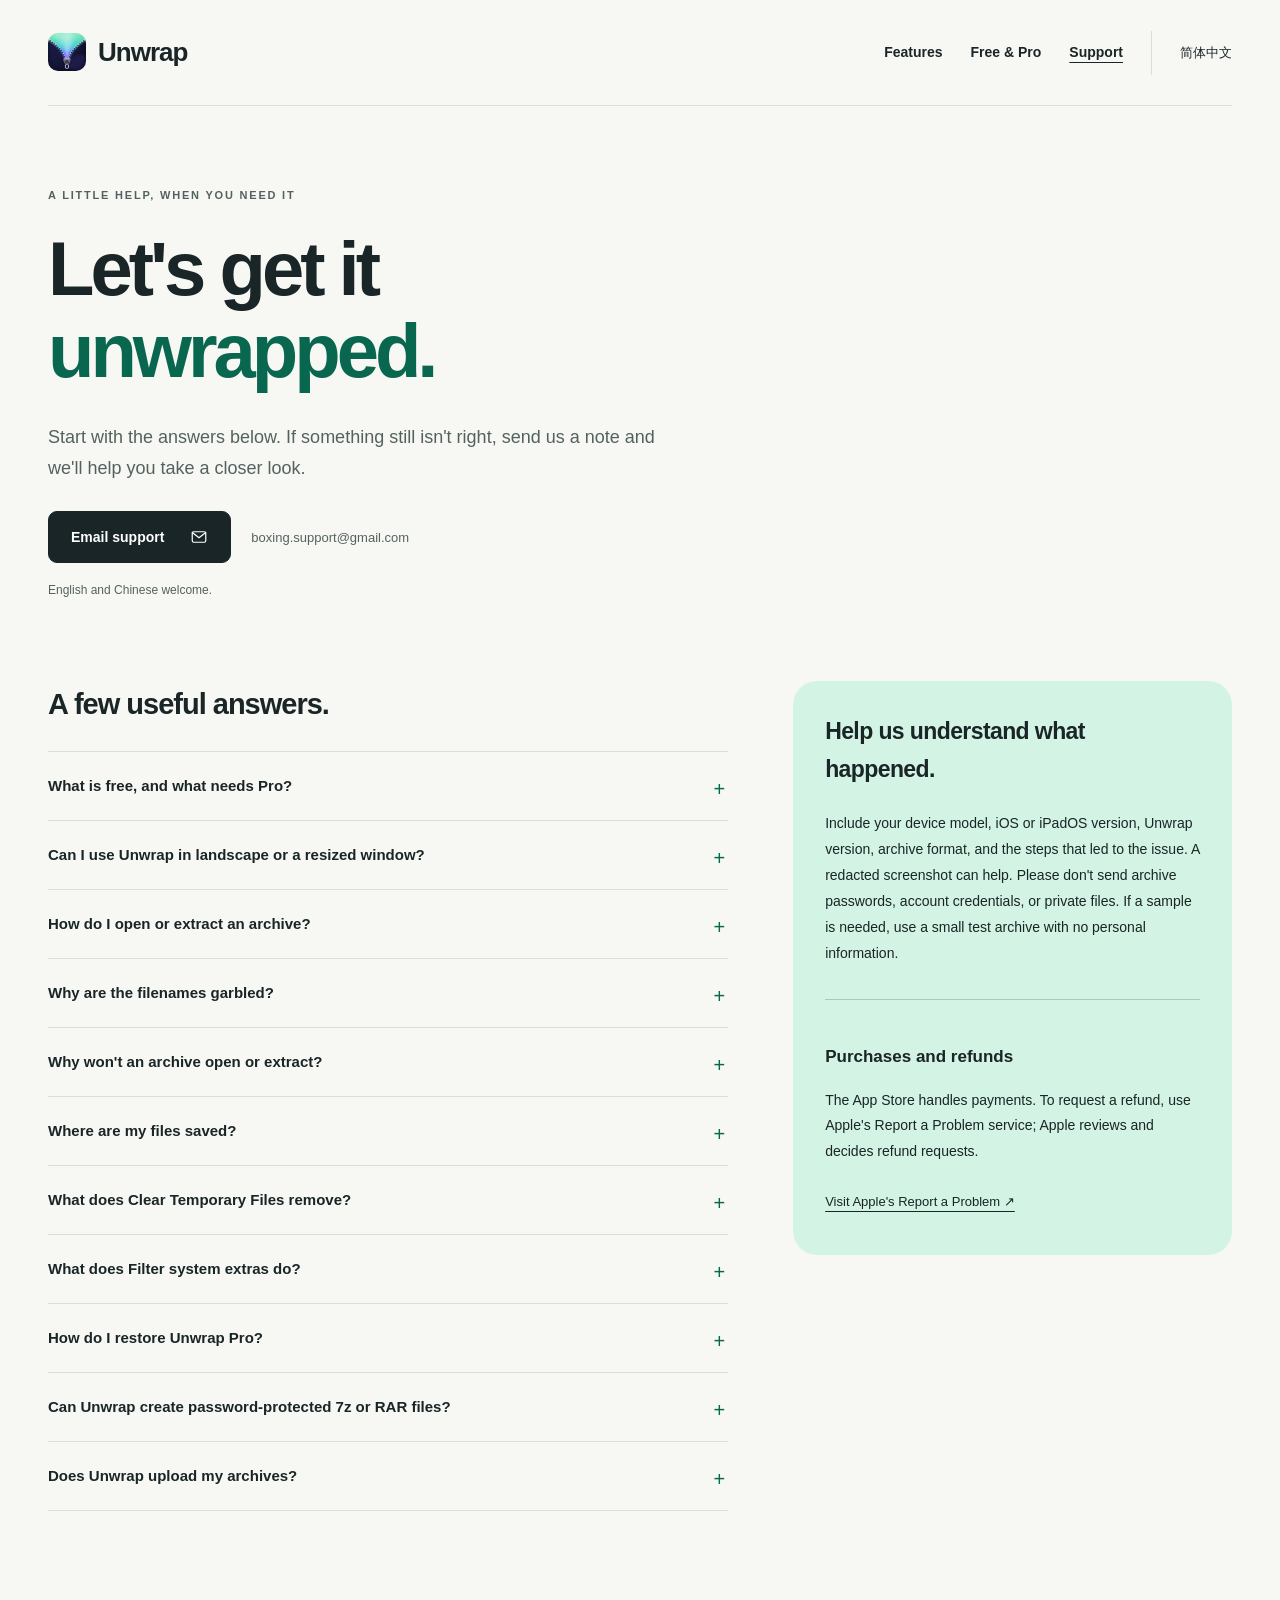
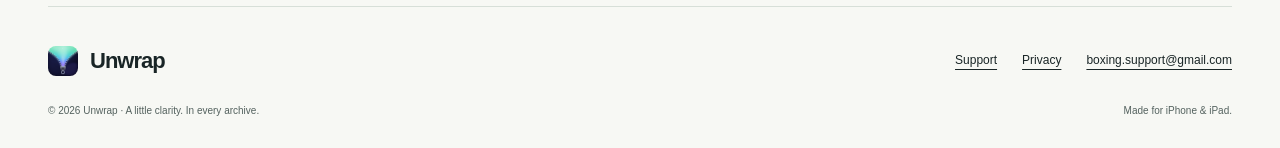
==== commit e2cf60f5: "Document adaptive layouts and iPhone Duo support" ====
--- a/support/index.html
+++ b/support/index.html
@@ -35,7 +35,7 @@
 <main id="main" class="container">
 
 <section class="page-hero"><p class="eyebrow">A LITTLE HELP, WHEN YOU NEED IT</p><h1>Let's get it<br><em>unwrapped.</em></h1><p class="intro">Start with the answers below. If something still isn&#x27;t right, send us a note and we&#x27;ll help you take a closer look.</p><div class="contact-line"><a class="button" href="mailto:boxing.support@gmail.com?subject=Unwrap%20Support">Email support<svg viewBox="0 0 24 24" fill="none" stroke="currentColor" stroke-width="1.6" stroke-linecap="round" stroke-linejoin="round" aria-hidden="true"><rect x="3" y="5" width="18" height="14" rx="2"/><path d="m3 6 9 7 9-7"/></svg></a><span class="contact-address">boxing.support@gmail.com</span></div><p class="contact-note">English and Chinese welcome.</p></section>
-<div class="support-grid"><section><h2>A few useful answers.</h2><div class="faq-list"><details><summary>What is free, and what needs Pro?</summary><p>Opening, browsing, previewing and extracting supported archives are free, including encrypted archives, multi-volume archives, partial extraction and ZIP filename encoding tools. Unwrap Pro is a one-time purchase for creating ZIP, 7z and tar.gz archives, ZIP encryption, presets and media packing.</p></details><details><summary>How do I open or extract an archive?</summary><p>Open Unwrap and choose the archive-opening action on the home screen, then select a file through Files. Browse the contents and choose all or selected items to extract. Pick a destination folder when asked. You can also share a file to Unwrap from another app; after import completes, open Unwrap to continue.</p></details><details><summary>Why are the filenames garbled?</summary><p>Some ZIP files use a filename encoding from another language or operating system. Open the filename encoding control in the archive browser, try the appropriate encoding, and check the preview. Common choices include GBK or GB18030 for simplified Chinese, Big5 for traditional Chinese, and Shift-JIS for Japanese. Encoding changes cannot repair names that were already corrupted when the archive was created.</p></details><details><summary>Why won&#x27;t an archive open or extract?</summary><p>Make sure the download has finished and the file provider has made the archive available locally. Check that you have enough free storage for both temporary work and the extracted result. For encrypted files, confirm the password. For multi-volume archives, make every part available together and open the first part. A listed format may still contain an unsupported compression method, or the archive may be damaged.</p></details><details><summary>Where are my files saved?</summary><p>Extracted files go to the destination you choose through Files. Archives you create can be saved in the Unwrap folder or another chosen location. The Unwrap folder appears in Files and belongs to the app: deleting Unwrap also deletes that folder. Move anything you want to keep elsewhere before uninstalling. In Settings, choose Move All to Another Folder… to move saved files out of the Unwrap folder. Successfully moved files are removed from their original location.</p></details><details><summary>What does Clear Temporary Files remove?</summary><p>In Settings → Storage, Clear Temporary Files removes working copies used for previews and archive operations. It does not delete saved archives in the Unwrap folder or your original files in Files. Pending imports from the share menu are kept, so the temporary storage total may not drop to zero. Most working copies are cleaned up after use; some sharing copies remain briefly or until the next launch.</p></details><details><summary>What does Filter system extras do?</summary><p>This setting skips .DS_Store, __MACOSX, Thumbs.db and desktop.ini when creating or extracting archives. These files usually contain system metadata. Turn it off in Settings → Archive &amp; Extraction if you need to include them. The original archive and source files are not modified.</p></details><details><summary>How do I restore Unwrap Pro?</summary><p>Use the Apple Account that made the purchase. Open Settings in Unwrap, open Unwrap Pro, and choose Restore Purchase if Pro is not unlocked. An internet connection may be needed to check the purchase. If it still isn&#x27;t available, contact us with the app version, device model and a description of the issue. Never send your Apple Account password.</p></details><details><summary>Can Unwrap create password-protected 7z or RAR files?</summary><p>Unwrap creates ZIP, 7z and tar.gz archives. Password protection when creating an archive is available for ZIP, using AES-256 or the older ZipCrypto compatibility mode. Unwrap can read supported RAR archives but does not create RAR files.</p></details><details><summary>Does Unwrap upload my archives?</summary><p>Archive processing happens locally on your device. Unwrap does not send your archive contents to our servers. If you choose iCloud Drive or another file provider, that service handles the storage and transfer under its own settings and privacy policy.</p></details></div></section><aside class="support-aside"><h2>Help us understand what happened.</h2><p>Include your device model, iOS or iPadOS version, Unwrap version, archive format, and the steps that led to the issue. A redacted screenshot can help. Please don&#x27;t send archive passwords, account credentials, or private files. If a sample is needed, use a small test archive with no personal information.</p><div class="refund"><h3>Purchases and refunds</h3><p>The App Store handles payments. To request a refund, use Apple&#x27;s Report a Problem service; Apple reviews and decides refund requests.</p><a href="https://reportaproblem.apple.com/">Visit Apple&#x27;s Report a Problem ↗</a></div></aside></div>
+<div class="support-grid"><section><h2>A few useful answers.</h2><div class="faq-list"><details><summary>What is free, and what needs Pro?</summary><p>Opening, browsing, previewing and extracting supported archives are free, including encrypted archives, multi-volume archives, partial extraction and ZIP filename encoding tools. Unwrap Pro is a one-time purchase for creating ZIP, 7z and tar.gz archives, ZIP encryption, presets and media packing.</p></details><details><summary>Can I use Unwrap in landscape or a resized window?</summary><p>Yes. The layout follows the available window space. Wider windows can show folders beside archive contents, and the creation workspace can show contents beside options. Your current folder, selection, and draft stay in the same session when the layout changes. On iPhone Duo with iOS 27.1, the task controls adapt around active fold regions. Separate simultaneous archive windows are not supported.</p></details><details><summary>How do I open or extract an archive?</summary><p>Open Unwrap and choose the archive-opening action on the home screen, then select a file through Files. Browse the contents and choose all or selected items to extract. Pick a destination folder when asked. You can also share a file to Unwrap from another app; after import completes, open Unwrap to continue.</p></details><details><summary>Why are the filenames garbled?</summary><p>Some ZIP files use a filename encoding from another language or operating system. Open the filename encoding control in the archive browser, try the appropriate encoding, and check the preview. Common choices include GBK or GB18030 for simplified Chinese, Big5 for traditional Chinese, and Shift-JIS for Japanese. Encoding changes cannot repair names that were already corrupted when the archive was created.</p></details><details><summary>Why won&#x27;t an archive open or extract?</summary><p>Make sure the download has finished and the file provider has made the archive available locally. Check that you have enough free storage for both temporary work and the extracted result. For encrypted files, confirm the password. For multi-volume archives, make every part available together and open the first part. A listed format may still contain an unsupported compression method, or the archive may be damaged.</p></details><details><summary>Where are my files saved?</summary><p>Extracted files go to the destination you choose through Files. Archives you create can be saved in the Unwrap folder or another chosen location. The Unwrap folder appears in Files and belongs to the app: deleting Unwrap also deletes that folder. Move anything you want to keep elsewhere before uninstalling. In Settings, choose Move All to Another Folder… to move saved files out of the Unwrap folder. Successfully moved files are removed from their original location.</p></details><details><summary>What does Clear Temporary Files remove?</summary><p>In Settings → Storage, Clear Temporary Files removes working copies used for previews and archive operations. It does not delete saved archives in the Unwrap folder or your original files in Files. Pending imports from the share menu are kept, so the temporary storage total may not drop to zero. Most working copies are cleaned up after use; some sharing copies remain briefly or until the next launch.</p></details><details><summary>What does Filter system extras do?</summary><p>This setting skips .DS_Store, __MACOSX, Thumbs.db and desktop.ini when creating or extracting archives. These files usually contain system metadata. Turn it off in Settings → Archive &amp; Extraction if you need to include them. The original archive and source files are not modified.</p></details><details><summary>How do I restore Unwrap Pro?</summary><p>Use the Apple Account that made the purchase. Open Settings in Unwrap, open Unwrap Pro, and choose Restore Purchase if Pro is not unlocked. An internet connection may be needed to check the purchase. If it still isn&#x27;t available, contact us with the app version, device model and a description of the issue. Never send your Apple Account password.</p></details><details><summary>Can Unwrap create password-protected 7z or RAR files?</summary><p>Unwrap creates ZIP, 7z and tar.gz archives. Password protection when creating an archive is available for ZIP, using AES-256 or the older ZipCrypto compatibility mode. Unwrap can read supported RAR archives but does not create RAR files.</p></details><details><summary>Does Unwrap upload my archives?</summary><p>Archive processing happens locally on your device. Unwrap does not send your archive contents to our servers. If you choose iCloud Drive or another file provider, that service handles the storage and transfer under its own settings and privacy policy.</p></details></div></section><aside class="support-aside"><h2>Help us understand what happened.</h2><p>Include your device model, iOS or iPadOS version, Unwrap version, archive format, and the steps that led to the issue. A redacted screenshot can help. Please don&#x27;t send archive passwords, account credentials, or private files. If a sample is needed, use a small test archive with no personal information.</p><div class="refund"><h3>Purchases and refunds</h3><p>The App Store handles payments. To request a refund, use Apple&#x27;s Report a Problem service; Apple reviews and decides refund requests.</p><a href="https://reportaproblem.apple.com/">Visit Apple&#x27;s Report a Problem ↗</a></div></aside></div>
 
 </main>
 <footer class="footer container">
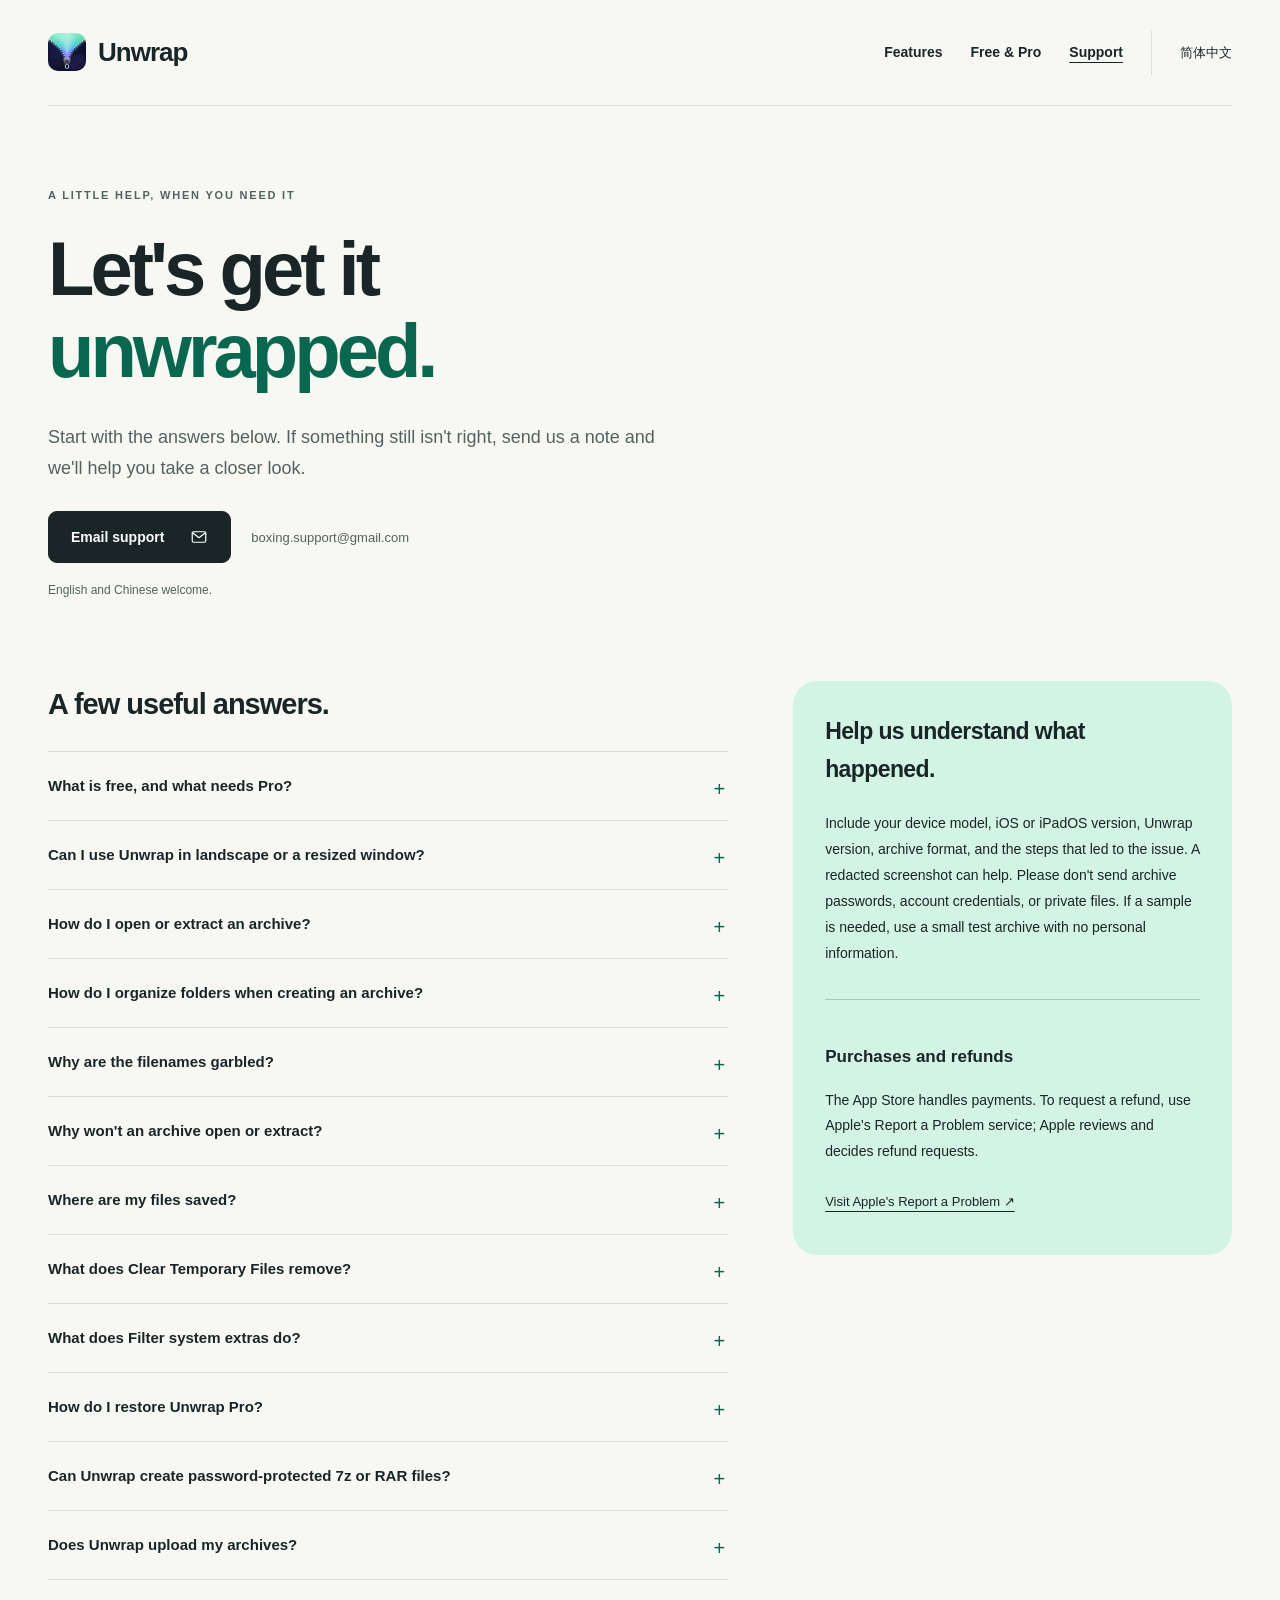
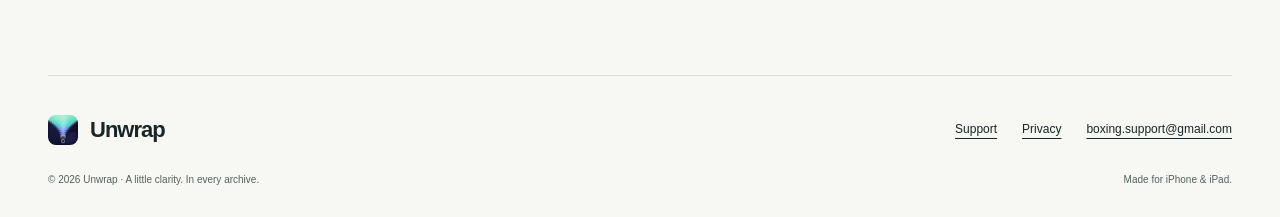
==== commit 20994b00: "docs: explain folder organization in archive creation" ====
--- a/support/index.html
+++ b/support/index.html
@@ -35,7 +35,7 @@
 <main id="main" class="container">
 
 <section class="page-hero"><p class="eyebrow">A LITTLE HELP, WHEN YOU NEED IT</p><h1>Let's get it<br><em>unwrapped.</em></h1><p class="intro">Start with the answers below. If something still isn&#x27;t right, send us a note and we&#x27;ll help you take a closer look.</p><div class="contact-line"><a class="button" href="mailto:boxing.support@gmail.com?subject=Unwrap%20Support">Email support<svg viewBox="0 0 24 24" fill="none" stroke="currentColor" stroke-width="1.6" stroke-linecap="round" stroke-linejoin="round" aria-hidden="true"><rect x="3" y="5" width="18" height="14" rx="2"/><path d="m3 6 9 7 9-7"/></svg></a><span class="contact-address">boxing.support@gmail.com</span></div><p class="contact-note">English and Chinese welcome.</p></section>
-<div class="support-grid"><section><h2>A few useful answers.</h2><div class="faq-list"><details><summary>What is free, and what needs Pro?</summary><p>Opening, browsing, previewing and extracting supported archives are free, including encrypted archives, multi-volume archives, partial extraction and ZIP filename encoding tools. Unwrap Pro is a one-time purchase for creating ZIP, 7z and tar.gz archives, ZIP encryption, presets and media packing.</p></details><details><summary>Can I use Unwrap in landscape or a resized window?</summary><p>Yes. The layout follows the available window space. Wider windows can show folders beside archive contents, and the creation workspace can show contents beside options. Your current folder, selection, and draft stay in the same session when the layout changes. On iPhone Duo with iOS 27.1, the task controls adapt around active fold regions. Separate simultaneous archive windows are not supported.</p></details><details><summary>How do I open or extract an archive?</summary><p>Open Unwrap and choose the archive-opening action on the home screen, then select a file through Files. Browse the contents and choose all or selected items to extract. Pick a destination folder when asked. You can also share a file to Unwrap from another app; after import completes, open Unwrap to continue.</p></details><details><summary>Why are the filenames garbled?</summary><p>Some ZIP files use a filename encoding from another language or operating system. Open the filename encoding control in the archive browser, try the appropriate encoding, and check the preview. Common choices include GBK or GB18030 for simplified Chinese, Big5 for traditional Chinese, and Shift-JIS for Japanese. Encoding changes cannot repair names that were already corrupted when the archive was created.</p></details><details><summary>Why won&#x27;t an archive open or extract?</summary><p>Make sure the download has finished and the file provider has made the archive available locally. Check that you have enough free storage for both temporary work and the extracted result. For encrypted files, confirm the password. For multi-volume archives, make every part available together and open the first part. A listed format may still contain an unsupported compression method, or the archive may be damaged.</p></details><details><summary>Where are my files saved?</summary><p>Extracted files go to the destination you choose through Files. Archives you create can be saved in the Unwrap folder or another chosen location. The Unwrap folder appears in Files and belongs to the app: deleting Unwrap also deletes that folder. Move anything you want to keep elsewhere before uninstalling. In Settings, choose Move All to Another Folder… to move saved files out of the Unwrap folder. Successfully moved files are removed from their original location.</p></details><details><summary>What does Clear Temporary Files remove?</summary><p>In Settings → Storage, Clear Temporary Files removes working copies used for previews and archive operations. It does not delete saved archives in the Unwrap folder or your original files in Files. Pending imports from the share menu are kept, so the temporary storage total may not drop to zero. Most working copies are cleaned up after use; some sharing copies remain briefly or until the next launch.</p></details><details><summary>What does Filter system extras do?</summary><p>This setting skips .DS_Store, __MACOSX, Thumbs.db and desktop.ini when creating or extracting archives. These files usually contain system metadata. Turn it off in Settings → Archive &amp; Extraction if you need to include them. The original archive and source files are not modified.</p></details><details><summary>How do I restore Unwrap Pro?</summary><p>Use the Apple Account that made the purchase. Open Settings in Unwrap, open Unwrap Pro, and choose Restore Purchase if Pro is not unlocked. An internet connection may be needed to check the purchase. If it still isn&#x27;t available, contact us with the app version, device model and a description of the issue. Never send your Apple Account password.</p></details><details><summary>Can Unwrap create password-protected 7z or RAR files?</summary><p>Unwrap creates ZIP, 7z and tar.gz archives. Password protection when creating an archive is available for ZIP, using AES-256 or the older ZipCrypto compatibility mode. Unwrap can read supported RAR archives but does not create RAR files.</p></details><details><summary>Does Unwrap upload my archives?</summary><p>Archive processing happens locally on your device. Unwrap does not send your archive contents to our servers. If you choose iCloud Drive or another file provider, that service handles the storage and transfer under its own settings and privacy policy.</p></details></div></section><aside class="support-aside"><h2>Help us understand what happened.</h2><p>Include your device model, iOS or iPadOS version, Unwrap version, archive format, and the steps that led to the issue. A redacted screenshot can help. Please don&#x27;t send archive passwords, account credentials, or private files. If a sample is needed, use a small test archive with no personal information.</p><div class="refund"><h3>Purchases and refunds</h3><p>The App Store handles payments. To request a refund, use Apple&#x27;s Report a Problem service; Apple reviews and decides refund requests.</p><a href="https://reportaproblem.apple.com/">Visit Apple&#x27;s Report a Problem ↗</a></div></aside></div>
+<div class="support-grid"><section><h2>A few useful answers.</h2><div class="faq-list"><details><summary>What is free, and what needs Pro?</summary><p>Opening, browsing, previewing and extracting supported archives are free, including encrypted archives, multi-volume archives, partial extraction and ZIP filename encoding tools. Unwrap Pro is a one-time purchase for creating ZIP, 7z and tar.gz archives, ZIP encryption, presets and media packing.</p></details><details><summary>Can I use Unwrap in landscape or a resized window?</summary><p>Yes. The layout follows the available window width and text size. When both columns have enough room, folders appear beside archive contents, and the creation workspace shows contents beside options. Narrow windows keep a complete single column. In short windows, a compact task bar keeps the destination and main action within reach when space permits. Large text or very restricted space keeps the controls in scrollable content. Your current folder, selection, and draft stay in the same session when the layout changes. On iPhone Duo with iOS 27.1, book folds align working columns with the usable regions. In tabletop use, the browser and creation options separate an overview above the fold from the working area below it. Task controls also avoid active fold regions. Separate simultaneous archive windows are not supported.</p></details><details><summary>How do I open or extract an archive?</summary><p>Open Unwrap and choose the archive-opening action on the home screen, then select a file through Files. Browse the contents and choose all or selected items to extract. Pick a destination folder when asked. You can also share a file to Unwrap from another app; after import completes, open Unwrap to continue.</p></details><details><summary>How do I organize folders when creating an archive?</summary><p>In Create Archive, use Archive Contents to organize the paths inside the new archive. Tap a virtual folder to enter it, and use the path controls to return to its parent or an ancestor. The archive name and format stay on the creation screen. Files, folders, and photos or videos are added to the current virtual folder. A source folder added through Files keeps its existing contents and structure; Unwrap does not edit its original subfolders.</p></details><details><summary>Why are the filenames garbled?</summary><p>Some ZIP files use a filename encoding from another language or operating system. Open the filename encoding control in the archive browser, try the appropriate encoding, and check the preview. Common choices include GBK or GB18030 for simplified Chinese, Big5 for traditional Chinese, and Shift-JIS for Japanese. Encoding changes cannot repair names that were already corrupted when the archive was created.</p></details><details><summary>Why won&#x27;t an archive open or extract?</summary><p>Make sure the download has finished and the file provider has made the archive available locally. Check that you have enough free storage for both temporary work and the extracted result. For encrypted files, confirm the password. For multi-volume archives, make every part available together and open the first part. A listed format may still contain an unsupported compression method, or the archive may be damaged.</p></details><details><summary>Where are my files saved?</summary><p>Extracted files go to the destination you choose through Files. Archives you create can be saved in the Unwrap folder or another chosen location. The Unwrap folder appears in Files and belongs to the app: deleting Unwrap also deletes that folder. Move anything you want to keep elsewhere before uninstalling. In Settings, choose Move All to Another Folder… to move saved files out of the Unwrap folder. Successfully moved files are removed from their original location.</p></details><details><summary>What does Clear Temporary Files remove?</summary><p>In Settings → Storage, Clear Temporary Files removes working copies used for previews and archive operations. It does not delete saved archives in the Unwrap folder or your original files in Files. Pending imports from the share menu are kept, so the temporary storage total may not drop to zero. Most working copies are cleaned up after use; some sharing copies remain briefly or until the next launch.</p></details><details><summary>What does Filter system extras do?</summary><p>This setting skips .DS_Store, __MACOSX, Thumbs.db and desktop.ini when creating or extracting archives. These files usually contain system metadata. Turn it off in Settings → Archive &amp; Extraction if you need to include them. The original archive and source files are not modified.</p></details><details><summary>How do I restore Unwrap Pro?</summary><p>Use the Apple Account that made the purchase. Open Settings in Unwrap, open Unwrap Pro, and choose Restore Purchase if Pro is not unlocked. An internet connection may be needed to check the purchase. If it still isn&#x27;t available, contact us with the app version, device model and a description of the issue. Never send your Apple Account password.</p></details><details><summary>Can Unwrap create password-protected 7z or RAR files?</summary><p>Unwrap creates ZIP, 7z and tar.gz archives. Password protection when creating an archive is available for ZIP, using AES-256 or the older ZipCrypto compatibility mode. Unwrap can read supported RAR archives but does not create RAR files.</p></details><details><summary>Does Unwrap upload my archives?</summary><p>Archive processing happens locally on your device. Unwrap does not send your archive contents to our servers. If you choose iCloud Drive or another file provider, that service handles the storage and transfer under its own settings and privacy policy.</p></details></div></section><aside class="support-aside"><h2>Help us understand what happened.</h2><p>Include your device model, iOS or iPadOS version, Unwrap version, archive format, and the steps that led to the issue. A redacted screenshot can help. Please don&#x27;t send archive passwords, account credentials, or private files. If a sample is needed, use a small test archive with no personal information.</p><div class="refund"><h3>Purchases and refunds</h3><p>The App Store handles payments. To request a refund, use Apple&#x27;s Report a Problem service; Apple reviews and decides refund requests.</p><a href="https://reportaproblem.apple.com/">Visit Apple&#x27;s Report a Problem ↗</a></div></aside></div>
 
 </main>
 <footer class="footer container">
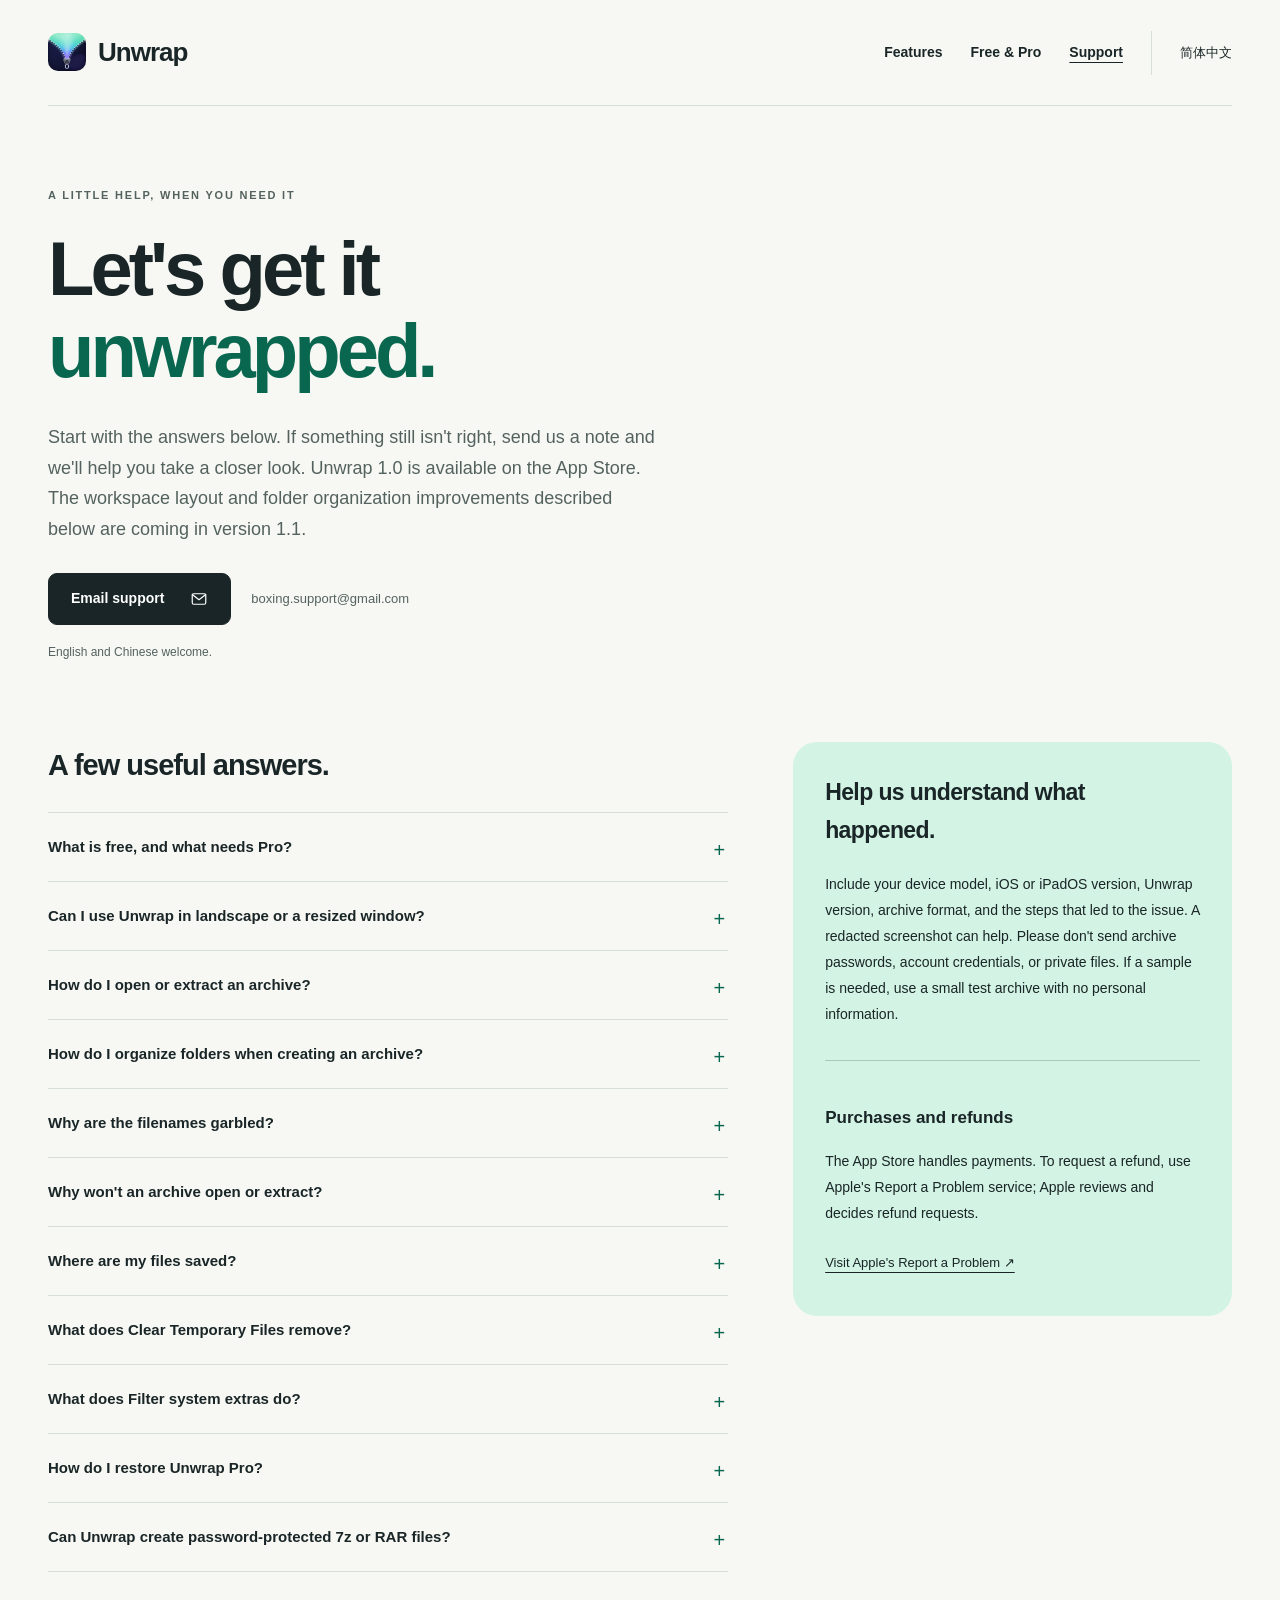
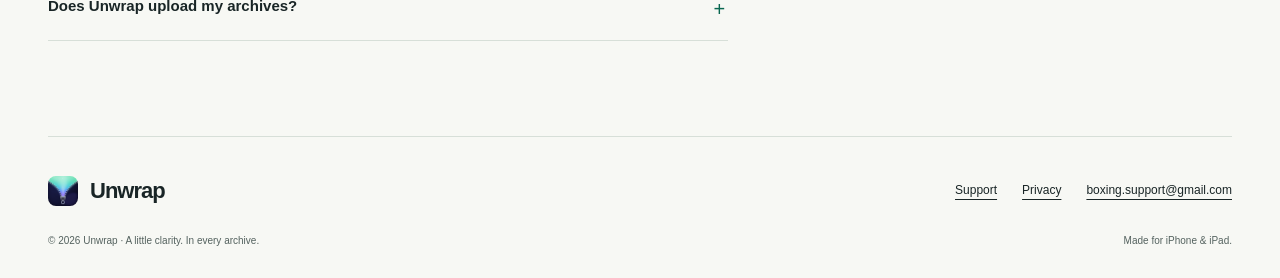
==== commit 4bea646d: "Update availability and distinguish upcoming 1.1 improvements" ====
--- a/support/index.html
+++ b/support/index.html
@@ -34,8 +34,8 @@
 </header>
 <main id="main" class="container">
 
-<section class="page-hero"><p class="eyebrow">A LITTLE HELP, WHEN YOU NEED IT</p><h1>Let's get it<br><em>unwrapped.</em></h1><p class="intro">Start with the answers below. If something still isn&#x27;t right, send us a note and we&#x27;ll help you take a closer look.</p><div class="contact-line"><a class="button" href="mailto:boxing.support@gmail.com?subject=Unwrap%20Support">Email support<svg viewBox="0 0 24 24" fill="none" stroke="currentColor" stroke-width="1.6" stroke-linecap="round" stroke-linejoin="round" aria-hidden="true"><rect x="3" y="5" width="18" height="14" rx="2"/><path d="m3 6 9 7 9-7"/></svg></a><span class="contact-address">boxing.support@gmail.com</span></div><p class="contact-note">English and Chinese welcome.</p></section>
-<div class="support-grid"><section><h2>A few useful answers.</h2><div class="faq-list"><details><summary>What is free, and what needs Pro?</summary><p>Opening, browsing, previewing and extracting supported archives are free, including encrypted archives, multi-volume archives, partial extraction and ZIP filename encoding tools. Unwrap Pro is a one-time purchase for creating ZIP, 7z and tar.gz archives, ZIP encryption, presets and media packing.</p></details><details><summary>Can I use Unwrap in landscape or a resized window?</summary><p>Yes. The layout follows the available window width and text size. When both columns have enough room, folders appear beside archive contents, and the creation workspace shows contents beside options. Narrow windows keep a complete single column. In short windows, a compact task bar keeps the destination and main action within reach when space permits. Large text or very restricted space keeps the controls in scrollable content. Your current folder, selection, and draft stay in the same session when the layout changes. On iPhone Duo with iOS 27.1, book folds align working columns with the usable regions. In tabletop use, the browser and creation options separate an overview above the fold from the working area below it. Task controls also avoid active fold regions. Separate simultaneous archive windows are not supported.</p></details><details><summary>How do I open or extract an archive?</summary><p>Open Unwrap and choose the archive-opening action on the home screen, then select a file through Files. Browse the contents and choose all or selected items to extract. Pick a destination folder when asked. You can also share a file to Unwrap from another app; after import completes, open Unwrap to continue.</p></details><details><summary>How do I organize folders when creating an archive?</summary><p>In Create Archive, use Archive Contents to organize the paths inside the new archive. Tap a virtual folder to enter it, and use the path controls to return to its parent or an ancestor. The archive name and format stay on the creation screen. Files, folders, and photos or videos are added to the current virtual folder. A source folder added through Files keeps its existing contents and structure; Unwrap does not edit its original subfolders.</p></details><details><summary>Why are the filenames garbled?</summary><p>Some ZIP files use a filename encoding from another language or operating system. Open the filename encoding control in the archive browser, try the appropriate encoding, and check the preview. Common choices include GBK or GB18030 for simplified Chinese, Big5 for traditional Chinese, and Shift-JIS for Japanese. Encoding changes cannot repair names that were already corrupted when the archive was created.</p></details><details><summary>Why won&#x27;t an archive open or extract?</summary><p>Make sure the download has finished and the file provider has made the archive available locally. Check that you have enough free storage for both temporary work and the extracted result. For encrypted files, confirm the password. For multi-volume archives, make every part available together and open the first part. A listed format may still contain an unsupported compression method, or the archive may be damaged.</p></details><details><summary>Where are my files saved?</summary><p>Extracted files go to the destination you choose through Files. Archives you create can be saved in the Unwrap folder or another chosen location. The Unwrap folder appears in Files and belongs to the app: deleting Unwrap also deletes that folder. Move anything you want to keep elsewhere before uninstalling. In Settings, choose Move All to Another Folder… to move saved files out of the Unwrap folder. Successfully moved files are removed from their original location.</p></details><details><summary>What does Clear Temporary Files remove?</summary><p>In Settings → Storage, Clear Temporary Files removes working copies used for previews and archive operations. It does not delete saved archives in the Unwrap folder or your original files in Files. Pending imports from the share menu are kept, so the temporary storage total may not drop to zero. Most working copies are cleaned up after use; some sharing copies remain briefly or until the next launch.</p></details><details><summary>What does Filter system extras do?</summary><p>This setting skips .DS_Store, __MACOSX, Thumbs.db and desktop.ini when creating or extracting archives. These files usually contain system metadata. Turn it off in Settings → Archive &amp; Extraction if you need to include them. The original archive and source files are not modified.</p></details><details><summary>How do I restore Unwrap Pro?</summary><p>Use the Apple Account that made the purchase. Open Settings in Unwrap, open Unwrap Pro, and choose Restore Purchase if Pro is not unlocked. An internet connection may be needed to check the purchase. If it still isn&#x27;t available, contact us with the app version, device model and a description of the issue. Never send your Apple Account password.</p></details><details><summary>Can Unwrap create password-protected 7z or RAR files?</summary><p>Unwrap creates ZIP, 7z and tar.gz archives. Password protection when creating an archive is available for ZIP, using AES-256 or the older ZipCrypto compatibility mode. Unwrap can read supported RAR archives but does not create RAR files.</p></details><details><summary>Does Unwrap upload my archives?</summary><p>Archive processing happens locally on your device. Unwrap does not send your archive contents to our servers. If you choose iCloud Drive or another file provider, that service handles the storage and transfer under its own settings and privacy policy.</p></details></div></section><aside class="support-aside"><h2>Help us understand what happened.</h2><p>Include your device model, iOS or iPadOS version, Unwrap version, archive format, and the steps that led to the issue. A redacted screenshot can help. Please don&#x27;t send archive passwords, account credentials, or private files. If a sample is needed, use a small test archive with no personal information.</p><div class="refund"><h3>Purchases and refunds</h3><p>The App Store handles payments. To request a refund, use Apple&#x27;s Report a Problem service; Apple reviews and decides refund requests.</p><a href="https://reportaproblem.apple.com/">Visit Apple&#x27;s Report a Problem ↗</a></div></aside></div>
+<section class="page-hero"><p class="eyebrow">A LITTLE HELP, WHEN YOU NEED IT</p><h1>Let's get it<br><em>unwrapped.</em></h1><p class="intro">Start with the answers below. If something still isn&#x27;t right, send us a note and we&#x27;ll help you take a closer look. Unwrap 1.0 is available on the App Store. The workspace layout and folder organization improvements described below are coming in version 1.1.</p><div class="contact-line"><a class="button" href="mailto:boxing.support@gmail.com?subject=Unwrap%20Support">Email support<svg viewBox="0 0 24 24" fill="none" stroke="currentColor" stroke-width="1.6" stroke-linecap="round" stroke-linejoin="round" aria-hidden="true"><rect x="3" y="5" width="18" height="14" rx="2"/><path d="m3 6 9 7 9-7"/></svg></a><span class="contact-address">boxing.support@gmail.com</span></div><p class="contact-note">English and Chinese welcome.</p></section>
+<div class="support-grid"><section><h2>A few useful answers.</h2><div class="faq-list"><details><summary>What is free, and what needs Pro?</summary><p>Opening, browsing, previewing and extracting supported archives are free, including encrypted archives, multi-volume archives, partial extraction and ZIP filename encoding tools. Unwrap Pro is a one-time purchase for creating ZIP, 7z and tar.gz archives, ZIP encryption, presets and media packing.</p></details><details><summary>Can I use Unwrap in landscape or a resized window?</summary><p>Yes. The layout follows the available window width and text size. When both columns have enough room, folders appear beside archive contents, and the creation workspace shows contents beside options. Narrow windows keep a complete single column. In short windows, a compact task bar keeps the destination and main action within reach when space permits. Large text or very restricted space keeps the controls in scrollable content. Your current folder, selection, and draft stay in the same session when the layout changes. On iPhone Duo with iOS 27.1, book folds align working columns with the usable regions. In tabletop use, the browser and creation options separate an overview above the fold from the working area below it. Task controls also avoid active fold regions. Separate simultaneous archive windows are not supported.</p></details><details><summary>How do I open or extract an archive?</summary><p>Open Unwrap and choose the archive-opening action on the home screen, then select a file through Files. Tap a folder to view its contents within the archive workspace; use the path controls to return to a parent or ancestor. The path menu lists the nearest parent first and the archive last. The archive name and extraction settings stay in place. Choose all or selected items to extract, then pick a destination when asked. Entering a folder does not change the scope of Extract All. You can also share a file to Unwrap from another app; after import completes, open Unwrap to continue.</p></details><details><summary>How do I organize folders when creating an archive?</summary><p>In Create Archive, use Archive Contents to organize the paths inside the new archive. Tap a virtual folder to enter it, and use the path controls to return to its parent or an ancestor. The path menu lists the nearest parent first and uses the draft archive filename for the root. The archive name and format stay on the creation screen. Select remains visible even in an empty folder. With nothing selected, selection mode keeps a disabled Move entry in place. Moving selected items is enabled only when a valid destination is available. A single available action appears directly in the selection bar. Move and Remove organize only the archive draft; originals are never changed. Files, folders, and photos or videos are added to the current virtual folder. A source folder added through Files keeps its existing contents and structure; Unwrap does not edit its original subfolders.</p></details><details><summary>Why are the filenames garbled?</summary><p>Some ZIP files use a filename encoding from another language or operating system. Open the filename encoding control in the archive browser, try the appropriate encoding, and check the preview. Common choices include GBK or GB18030 for simplified Chinese, Big5 for traditional Chinese, and Shift-JIS for Japanese. Encoding changes cannot repair names that were already corrupted when the archive was created.</p></details><details><summary>Why won&#x27;t an archive open or extract?</summary><p>Make sure the download has finished and the file provider has made the archive available locally. Check that you have enough free storage for both temporary work and the extracted result. For encrypted files, confirm the password. For multi-volume archives, make every part available together and open the first part. A listed format may still contain an unsupported compression method, or the archive may be damaged.</p></details><details><summary>Where are my files saved?</summary><p>Extracted files go to the destination you choose through Files. Archives you create can be saved in the Unwrap folder or another chosen location. The Unwrap folder appears in Files and belongs to the app: deleting Unwrap also deletes that folder. Move anything you want to keep elsewhere before uninstalling. In Settings, choose Move All to Another Folder… to move saved files out of the Unwrap folder. Successfully moved files are removed from their original location.</p></details><details><summary>What does Clear Temporary Files remove?</summary><p>In Settings → Storage, Clear Temporary Files removes working copies used for previews and archive operations. It does not delete saved archives in the Unwrap folder or your original files in Files. Pending imports from the share menu are kept, so the temporary storage total may not drop to zero. Most working copies are cleaned up after use; some sharing copies remain briefly or until the next launch.</p></details><details><summary>What does Filter system extras do?</summary><p>This setting skips .DS_Store, __MACOSX, Thumbs.db and desktop.ini when creating or extracting archives. These files usually contain system metadata. Turn it off in Settings → Archive &amp; Extraction if you need to include them. The original archive and source files are not modified.</p></details><details><summary>How do I restore Unwrap Pro?</summary><p>Use the Apple Account that made the purchase. Open Settings in Unwrap, open Unwrap Pro, and choose Restore Purchase if Pro is not unlocked. An internet connection may be needed to check the purchase. If it still isn&#x27;t available, contact us with the app version, device model and a description of the issue. Never send your Apple Account password.</p></details><details><summary>Can Unwrap create password-protected 7z or RAR files?</summary><p>Unwrap creates ZIP, 7z and tar.gz archives. Password protection when creating an archive is available for ZIP, using AES-256 or the older ZipCrypto compatibility mode. Unwrap can read supported RAR archives but does not create RAR files.</p></details><details><summary>Does Unwrap upload my archives?</summary><p>Archive processing happens locally on your device. Unwrap does not send your archive contents to our servers. If you choose iCloud Drive or another file provider, that service handles the storage and transfer under its own settings and privacy policy.</p></details></div></section><aside class="support-aside"><h2>Help us understand what happened.</h2><p>Include your device model, iOS or iPadOS version, Unwrap version, archive format, and the steps that led to the issue. A redacted screenshot can help. Please don&#x27;t send archive passwords, account credentials, or private files. If a sample is needed, use a small test archive with no personal information.</p><div class="refund"><h3>Purchases and refunds</h3><p>The App Store handles payments. To request a refund, use Apple&#x27;s Report a Problem service; Apple reviews and decides refund requests.</p><a href="https://reportaproblem.apple.com/">Visit Apple&#x27;s Report a Problem ↗</a></div></aside></div>
 
 </main>
 <footer class="footer container">
